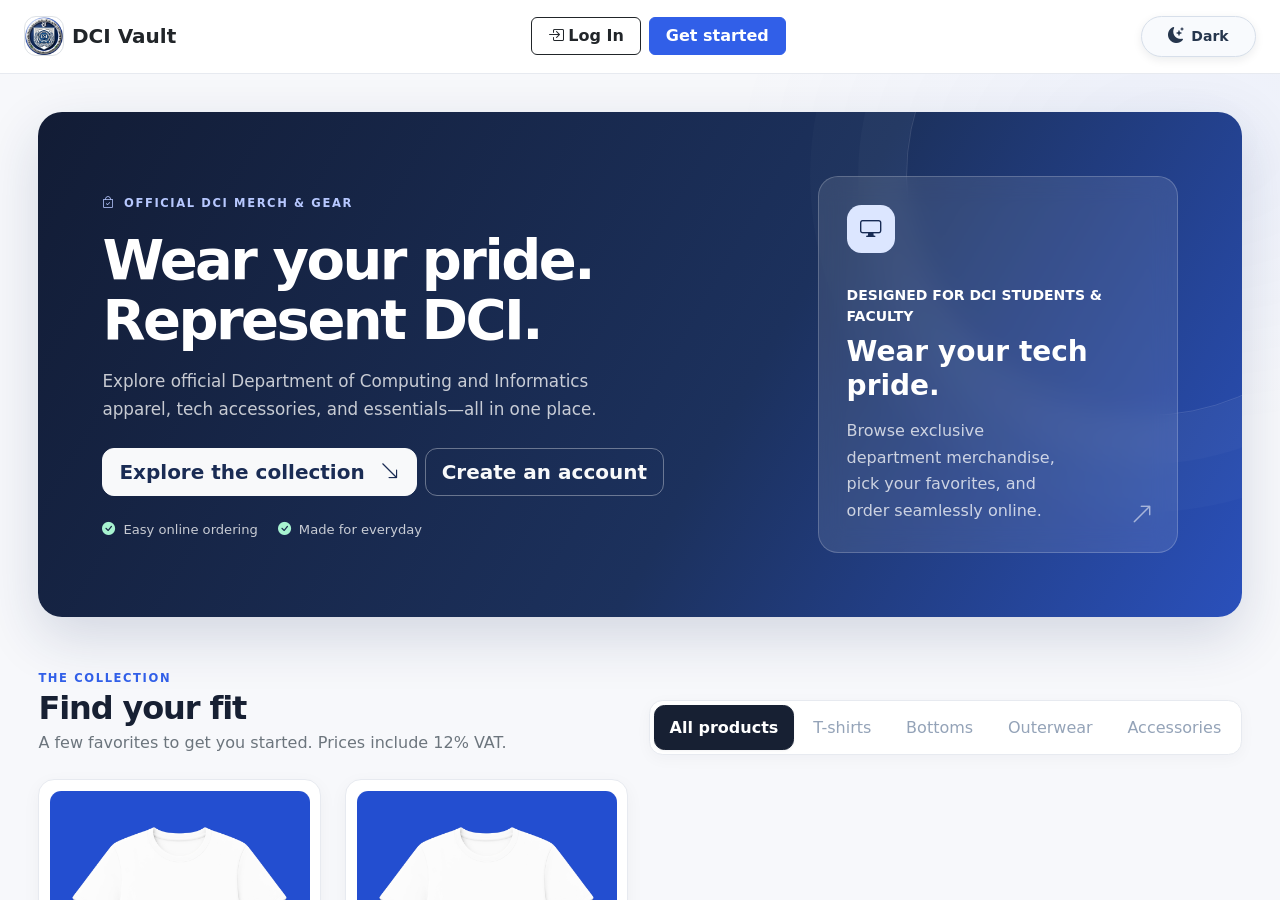
==== index.html @ e95bf55e "Progress1" ====
<!DOCTYPE html>
<html lang="en">

<head>
    <meta charset="UTF-8">
    <meta name="viewport" content="width=device-width, initial-scale=1.0">
    <title>DCI Vault | Welcome to Our Store</title>

    <!-- Bootstrap 5.3.3 CDN -->
    <link href="https://cdn.jsdelivr.net/npm/bootstrap@5.3.3/dist/css/bootstrap.min.css" rel="stylesheet">
    <link rel="stylesheet" href="https://cdn.jsdelivr.net/npm/bootstrap-icons@1.11.3/font/bootstrap-icons.min.css">

    <!-- Custom Stylesheet -->
    <link rel="stylesheet" href="style/style.css">
    <script>
        (function () {
            try {
                var saved = localStorage.getItem('dci-vault-theme');
                var preferred = window.matchMedia('(prefers-color-scheme: dark)').matches ? 'dark' : 'light';
                document.documentElement.dataset.theme = saved === 'dark' || saved === 'light' ? saved : preferred;
            } catch (error) {}
        })();
    </script>
</head>

<body class="landing-page vh-100 overflow-hidden d-flex flex-column bg-light">

    <header
        class="main-header d-flex flex-row align-items-center justify-content-between flex-shrink-0 px-3 px-md-4 py-3 gap-3 bg-white border-bottom">

        <a class="main-name d-flex align-items-center gap-2 text-decoration-none" href="index.html"
            aria-label="DCI Vault home">
            <img src="assets/logo.png" alt="DCI Vault" class="brand-logo rounded border" width="40" height="40">
            <span class="fw-bold fs-5 text-dark">DCI Vault</span>
        </a>

        <div class="d-flex align-items-center gap-2">
            <a href="login.php" class="btn btn-outline-dark px-3 fw-semibold">
                <i class="bi bi-box-arrow-in-right me-1"></i>Log In
            </a>
            <a href="sign-up.php" class="btn btn-primary px-3 fw-semibold">
                Get started
            </a>
        </div>
    </header>

    <div class="d-flex flex-row flex-grow-1 overflow-hidden">
        <main class="main-control flex-grow-1 d-flex flex-column overflow-y-auto p-4">
            <div class="landing-content mx-auto w-100">
                <section class="landing-hero mb-5">
                    <div class="row align-items-center g-4 position-relative">
                        <div class="col-lg-7">
                            <span class="landing-eyebrow"><i class="bi bi-bag-check me-2"></i>OFFICIAL DCI MERCH &
                                GEAR</span>
                            <h1 class="display-4 fw-bold mt-3 mb-3">Wear your pride.<br class="d-none d-md-block">
                                Represent DCI.</h1>
                            <p class="landing-intro mb-4">Explore official Department of Computing and Informatics
                                apparel, tech accessories, and essentials—all in one place.</p>
                            <div class="d-flex flex-wrap gap-2">
                                <a href="#productGridSection"
                                    class="btn btn-light btn-lg fw-semibold landing-hero-button">
                                    Explore the collection <i class="bi bi-arrow-down-right ms-2"></i>
                                </a>
                                <a href="sign-up.php"
                                    class="btn btn-outline-light btn-lg fw-semibold landing-hero-secondary">
                                    Create an account
                                </a>
                            </div>
                            <div class="landing-promise mt-4">
                                <span><i class="bi bi-check-circle-fill me-2"></i>Easy online ordering</span>
                                <span><i class="bi bi-check-circle-fill me-2"></i>Made for everyday</span>
                            </div>
                        </div>
                        <div class="col-lg-5">
                            <div class="landing-highlight">
                                <div class="landing-highlight-icon"><i class="bi bi-display"></i></div>
                                <p class="text-uppercase small fw-semibold mb-2">Designed for DCI Students & Faculty</p>
                                <h2 class="h3 fw-bold mb-3">Wear your tech pride.</h2>
                                <p class="mb-0">Browse exclusive department merchandise, pick your favorites, and order
                                    seamlessly online.</p>
                                <i class="bi bi-arrow-up-right landing-highlight-arrow" aria-hidden="true"></i>
                            </div>
                        </div>
                    </div>
                </section>

                <section id="productGridSection" aria-labelledby="catalogHeading">
                    <div class="d-flex flex-column flex-lg-row justify-content-between align-items-lg-end gap-3 mb-4">
                        <div>
                            <span class="landing-section-kicker">THE COLLECTION</span>
                            <h2 id="catalogHeading" class="h2 fw-bold text-dark mb-1">Find your fit</h2>
                            <p class="text-secondary mb-0">A few favorites to get you started. Prices include 12% VAT.</p>
                        </div>

                        <ul class="nav nav-pills flex-nowrap gap-1 p-1 bg-white landing-category-filter"
                            id="categoryFilter" role="tablist" aria-label="Filter products by category">
                            <li class="nav-item" role="presentation">
                                <button class="nav-link active" type="button" data-bs-toggle="pill" data-category="all"
                                    aria-pressed="true">All products</button>
                            </li>
                            <li class="nav-item" role="presentation">
                                <button class="nav-link" type="button" data-bs-toggle="pill"
                                    data-category="tshirt">T-shirts</button>
                            </li>
                            <li class="nav-item" role="presentation">
                                <button class="nav-link" type="button" data-bs-toggle="pill"
                                    data-category="bottom">Bottoms</button>
                            </li>
                            <li class="nav-item" role="presentation">
                                <button class="nav-link" type="button" data-bs-toggle="pill"
                                    data-category="outerwear">Outerwear</button>
                            </li>
                            <li class="nav-item" role="presentation">
                                <button class="nav-link" type="button" data-bs-toggle="pill"
                                    data-category="accessory">Accessories</button>
                            </li>
                        </ul>
                    </div>

                    <div id="productGrid" class="row g-3 g-xl-4">

                        <div class="col-6 col-md-4 col-lg-3 col-xl-3">
                            <article class="productBox product-card landing-product-card h-100" data-category="tshirt">
                                <img src="assets/product.jpg" class="landing-product-image" alt="Classic T-Shirt">
                                <div class="landing-product-info">
                                    <span class="landing-product-category">EVERYDAY ESSENTIALS</span>
                                    <h3 class="productName">Classic T-Shirt</h3>
                                    <div class="d-flex align-items-center justify-content-between gap-2">
                                        <p class="productPrice mb-0">₱250.00</p>
                                        <a href="login.php" class="landing-product-link"
                                            aria-label="Log in to shop Classic T-Shirt"><i
                                                class="bi bi-arrow-up-right"></i></a>
                                    </div>
                                </div>
                            </article>
                        </div>

                        <div class="col-6 col-md-4 col-lg-3 col-xl-3">
                            <article class="productBox product-card landing-product-card h-100" data-category="outerwear">
                                <img src="assets/product.jpg" class="landing-product-image" alt="Premium Hoodie">
                                <div class="landing-product-info">
                                    <span class="landing-product-category">LAYER UP</span>
                                    <h3 class="productName">Premium Hoodie</h3>
                                    <div class="d-flex align-items-center justify-content-between gap-2">
                                        <p class="productPrice mb-0">₱850.00</p>
                                        <a href="login.php" class="landing-product-link"
                                            aria-label="Log in to shop Premium Hoodie"><i
                                                class="bi bi-arrow-up-right"></i></a>
                                    </div>
                                </div>
                            </article>
                        </div>
                    </div>
                </section>
                <footer class="landing-footer d-flex flex-column flex-sm-row justify-content-between gap-2 mt-5 pt-4">
                    <span>© DCI Vault. Made for everyday shopping.</span>
                    <a href="login.php">Already have an account? Log in <i class="bi bi-arrow-right ms-1"></i></a>
                </footer>
            </div>
        </main>
    </div>

    <!-- Bootstrap 5 JS -->
    <script src="https://cdn.jsdelivr.net/npm/bootstrap@5.3.3/dist/js/bootstrap.bundle.min.js"></script>
    <script src="backend/app.js"></script>
    <script src="backend/theme.js?v=3"></script>
</body>

</html>
---- style/style.css ----
/* ==========================================
   DCI Vault POS - DCI BRANDED THEME
   ========================================== */

:root {
    color-scheme: light;
    --page-color: #F1F5F9;
    --surface-color: #FFFFFF;
    --raised-color: #FFFFFF;
    --text-color: #0F172A;
    --muted-color: #64748B;
    --border-color: #E2E8F0;
    --field-color: #FFFFFF;
    --table-head-color: #F8FAFC;
}

:root[data-theme="dark"] {
    color-scheme: dark;
    --primary-color: #E2E8F0;
    --secondary-color: #A3B1C6;
    --tertiary-color: #0B1220;
    --surface-color: #111B2D;
    --raised-color: #172338;
    --text-color: #E2E8F0;
    --muted-color: #A3B1C6;
    --border-color: #2B3A52;
    --field-color: #0F192A;
    --table-head-color: #1B2940;
    --contrast-primary: #3B82F6;
    --contrast-secondary: #60A5FA;
    --shadow-sm: 0 1px 3px rgba(0, 0, 0, 0.28);
    --shadow-md: 0 8px 24px rgba(0, 0, 0, 0.35);
}

:root {
    /* COLOR PALETTE (Matched to DCI Navy & Silver Branding) */
    --primary-color: #0F172A;       /* Deep Academic Navy */
    --secondary-color: #64748B;     /* Cool Slate Gray */
    --tertiary-color: #F8FAFC;      /* Clean Modern Off-White */
    --surface-color: #FFFFFF;       /* Crisp Surface White */
    --border-color: #E2E8F0;        /* Subtle Border Gray */
    
    --contrast-primary: #2563EB;    /* Professional Tech Blue */
    --contrast-secondary: #1E40AF;  /* Deepened Blue for Readability */

    /* SPACING & RADII */
    --spacing-unit: 1rem;
    --prod-rd: 0.75rem; /* Sleeker, modern rounded corners */
    --btn-rd: 0.5rem;

    /* FONT STYLES */
    --f-stack: system-ui, -apple-system, "Segoe UI", Roboto, Helvetica, Arial, sans-serif;
    --fw-hover: 500;
    
    /* SHADOWS & TRANSITIONS */
    --shadow-sm: 0 1px 3px rgba(15, 23, 42, 0.05);
    --shadow-md: 0 6px 16px rgba(15, 23, 42, 0.1);
    --transition-base: all 0.2s ease-in-out;
}

/* GENERAL ELEMENTS */
body {
    font-family: var(--f-stack);
    background-color: var(--page-color, var(--tertiary-color));
    color: var(--text-color, var(--primary-color));
    transition: background-color 0.2s ease, color 0.2s ease;
}

.theme-toggle {
    display: inline-flex;
    align-items: center;
    justify-content: center;
    gap: 0.45rem;
    flex: 0 0 auto;
    min-height: 2.45rem;
    padding: 0.45rem 0.75rem;
    border: 1px solid var(--border-color);
    border-radius: 999px;
    background: var(--surface-color);
    color: var(--text-color);
    font-size: 0.875rem;
    font-weight: 600;
    box-shadow: var(--shadow-sm);
    transition: var(--transition-base);
}

.theme-toggle:hover {
    border-color: var(--contrast-primary);
    color: var(--contrast-primary);
    transform: translateY(-1px);
}

.theme-toggle:focus-visible {
    outline: 3px solid rgba(59, 130, 246, 0.4);
    outline-offset: 2px;
}

.theme-toggle-floating {
    position: fixed;
    top: 1rem;
    right: 1rem;
    z-index: 1100;
}

:root[data-theme="dark"] body,
:root[data-theme="dark"] .bg-light {
    background-color: var(--page-color) !important;
    color: var(--text-color);
}

:root[data-theme="dark"] :is(.bg-white, .card, .modal-content, .dropdown-menu, .list-group-item,
    .customer-card, .customer-order-summary, .checkout-summary, .productBox, .main-header,
    .login-form-panel, .login-showcase, .signup-form-panel, .auth-card) {
    background-color: var(--surface-color) !important;
    color: var(--text-color);
}

:root[data-theme="dark"] :is(.text-dark, .text-body, .text-black) {
    color: var(--text-color) !important;
}

:root[data-theme="dark"] :is(.text-secondary, .text-muted, .customer-page-intro) {
    color: var(--muted-color) !important;
}

:root[data-theme="dark"] :is(.border, .border-top, .border-end, .border-bottom, .border-start,
    .table, .table th, .table td, .form-control, .form-select, .input-group-text, .modal-header,
    .modal-footer, hr) {
    border-color: var(--border-color) !important;
}

:root[data-theme="dark"] :is(.form-control, .form-select, .input-group-text) {
    background-color: var(--field-color);
    color: var(--text-color);
}

:root[data-theme="dark"] .form-control::placeholder { color: #8493A9; }
:root[data-theme="dark"] .form-select option { background-color: var(--field-color); color: var(--text-color); }
:root[data-theme="dark"] .table { --bs-table-color: var(--text-color); --bs-table-bg: var(--surface-color); --bs-table-border-color: var(--border-color); }
:root[data-theme="dark"] .table-light { --bs-table-color: var(--text-color); --bs-table-bg: var(--table-head-color); --bs-table-border-color: var(--border-color); }
:root[data-theme="dark"] .table-hover > tbody > tr:hover > * { --bs-table-bg-state: #1B2A42; color: var(--text-color); }
:root[data-theme="dark"] .btn-outline-dark { color: var(--text-color); border-color: #64748B; }
:root[data-theme="dark"] .btn-outline-dark:hover { color: #FFFFFF; background-color: #334155; }
:root[data-theme="dark"] .btn-close { filter: invert(1) grayscale(100%) brightness(200%); }
:root[data-theme="dark"] .shadow-sm, :root[data-theme="dark"] .shadow { box-shadow: var(--shadow-sm) !important; }
:root[data-theme="dark"] .customer-nav .nav-link:not(.active) { color: var(--muted-color) !important; }
:root[data-theme="dark"] .customer-nav .nav-link:not(.active):hover { color: #FFFFFF !important; }
:root[data-theme="dark"] .customer-filter { background-color: var(--surface-color) !important; }
:root[data-theme="dark"] #categoryFilter .nav-link:not(.active) { background-color: var(--raised-color); color: var(--muted-color); }
:root[data-theme="dark"] .admin-sidebar { background-color: #080F1D !important; }
:root[data-theme="dark"] .auth-page .password-toggle { background-color: var(--raised-color); color: var(--muted-color); }
:root[data-theme="dark"] .auth-page .password-toggle:hover { background-color: #22314A; color: #93C5FD; }
:root[data-theme="dark"] .auth-page :is(.form-control, .form-select) { background-color: var(--field-color); color: var(--text-color); }

@media (max-width: 700px) {
    .theme-toggle { width: 2.45rem; padding-inline: 0; }
    .theme-toggle span { display: none; }
}

.center-screen {
    display: flex;
    justify-content: center;
    align-items: center;
    min-height: 100vh;
    width: 100vw;
    overflow: hidden;
}

.button {
    background-color: var(--contrast-primary);
    color: #FFFFFF;
    font-weight: 600;
    border-radius: var(--btn-rd);
    border: none;
    height: 3rem;
    font-size: 1.1rem;
    box-shadow: var(--shadow-sm);
    transition: var(--transition-base);
    cursor: pointer;
}

.button:hover {
    background-color: #1D4ED8;
    box-shadow: var(--shadow-md);
    transform: translateY(-1px);
}

/* HEADER STYLE */
.user-profile {
    display: flex;
    align-items: center;
    gap: 0.75rem;
}

.user-avatar {
    width: 42px;
    height: 42px;
    border-radius: 50%;
    object-fit: cover;
    border: 2px solid var(--border-color);
}

.brand-logo {
    width: 40px;
    height: 40px;
    border-radius: 0.375rem;
    object-fit: cover;
    border: 1px solid rgba(255, 255, 255, 0.1);
}

/* NAVIGATION PANEL STYLE */
.main-navigation {
    background-color: var(--primary-color);
    border-right: 1px solid rgba(255, 255, 255, 0.05);
}

.main-navigation-button {
    background-color: var(--primary-color);
    padding: var(--spacing-unit);
    font-size: 1.15rem;
    transition: var(--transition-base);
}

.nav-link {
    transition: var(--transition-base);
    border-radius: 0.375rem;
    color: #94A3B8 !important; /* Soft light slate for unselected nav links */
}

.nav-link:hover {
    background-color: rgba(37, 99, 235, 0.15);
    color: #FFFFFF !important;
    font-weight: var(--fw-hover);
}

.nav-link.active {
    background-color: var(--contrast-primary) !important;
    color: #FFFFFF !important;
}

#categoryFilter .nav-link {
    background-color: #FFFFFF;
    color: var(--secondary-color);
    border: 1px solid var(--border-color);
    font-weight: 500;
    border-radius: var(--btn-rd);
    transition: var(--transition-base);
}

#categoryFilter .nav-link:hover {
    background-color: var(--tertiary-color);
    color: var(--primary-color);
    border-color: #CBD5E1;
}

#categoryFilter .nav-link.active {
    background-color: var(--primary-color) !important;
    color: #FFFFFF !important;
    font-weight: 600;
    border-color: var(--primary-color);
    box-shadow: var(--shadow-sm);
}

/* SALE PANEL & PRODUCT GRID STYLE */
.main-control {
    padding: 1.5rem;
    background-color: var(--tertiary-color);
}

/* Professional E-Commerce Product Card */
.productBox {
    background-color: var(--surface-color);
    border: 1px solid var(--border-color);
    border-radius: var(--prod-rd);
    box-shadow: var(--shadow-sm);
    transition: var(--transition-base);
    overflow: hidden;
    cursor: pointer;
}

.productBox:hover {
    transform: translateY(-4px);
    box-shadow: var(--shadow-md);
    border-color: #93C5FD;
}

.productName {
    padding: 0.75rem 1rem 0.25rem 1rem;
    font-size: 1.05rem;
    font-weight: 600;
    color: var(--primary-color);
}

.productPrice {
    padding: 0 1rem 0.5rem 1rem;
    color: var(--contrast-primary);
    font-weight: 600;
    font-size: 0.95rem;
}

.productQuan {
    padding: 0 1rem 0.75rem 1rem;
    color: var(--secondary-color);
    font-size: 0.85rem;
}

.productBuyButton {
    width: calc(100% - 2rem);
    margin: 0 1rem 1rem 1rem;
    background-color: var(--primary-color);
    color: #FFFFFF;
    font-weight: 600;
    border-radius: var(--btn-rd);
    border: none;
    padding: 0.5rem;
    transition: var(--transition-base);
}

.productBuyButton:hover {
    background-color: var(--contrast-primary);
    box-shadow: var(--shadow-sm);
}

.modal-custom-content {
    border-radius: var(--prod-rd);
}

.modal-carousel-inner {
    height: 250px;
}

/* LANDING PAGE */
.landing-page {
    --landing-ink: #172033;
    --landing-muted: #68758a;
    --landing-blue: #315fe8;
    --landing-line: #e7eaf0;
    background: #f7f8fb !important;
}

.landing-page .main-header {
    min-height: 72px;
    border-color: var(--landing-line) !important;
    box-shadow: 0 2px 12px rgba(23, 32, 51, 0.035);
}

.landing-page .brand-logo {
    border-radius: 0.75rem !important;
}

.landing-page .btn-primary {
    --bs-btn-bg: var(--landing-blue);
    --bs-btn-border-color: var(--landing-blue);
    --bs-btn-hover-bg: #244ed0;
    --bs-btn-hover-border-color: #244ed0;
    --bs-btn-active-bg: #244ed0;
    --bs-btn-active-border-color: #244ed0;
}

.landing-page .main-control {
    padding: clamp(1rem, 3vw, 2.5rem) !important;
    background:
        radial-gradient(ellipse at 92% 8%, rgba(49, 95, 232, 0.055), transparent 28rem),
        #f7f8fb;
}

.landing-content {
    max-width: 1440px;
}

.landing-hero {
    position: relative;
    isolation: isolate;
    padding: clamp(2rem, 5vw, 4.5rem);
    overflow: hidden;
    color: #fff;
    background: linear-gradient(120deg, #121c35 0%, #1c315d 58%, #315fe8 120%);
    border-radius: 1.5rem;
    box-shadow: 0 20px 55px rgba(25, 45, 93, 0.16);
}

.landing-hero > .row {
    z-index: 1;
}

.landing-hero::before {
    position: absolute;
    top: -11rem;
    right: -9rem;
    width: 30rem;
    height: 30rem;
    content: "";
    border: 1px solid rgba(255, 255, 255, 0.13);
    border-radius: 50%;
    box-shadow: 0 0 0 3rem rgba(255, 255, 255, 0.025), 0 0 0 6rem rgba(255, 255, 255, 0.02);
    pointer-events: none;
}

.landing-eyebrow,
.landing-section-kicker {
    color: #b7c8ff;
    font-size: 0.72rem;
    font-weight: 700;
    letter-spacing: 0.14em;
}

.landing-hero h1 {
    max-width: 680px;
    letter-spacing: -0.045em;
    line-height: 1.08;
}

.landing-intro {
    max-width: 540px;
    color: rgba(255, 255, 255, 0.76);
    font-size: 1.05rem;
    line-height: 1.7;
}

.landing-hero-button,
.landing-hero-secondary {
    border-radius: 0.75rem;
}

.landing-hero-button {
    color: #1a2c54;
}

.landing-hero-button:hover {
    color: #102044;
    background: #e9efff;
}

.landing-hero-secondary {
    border-color: rgba(255, 255, 255, 0.35);
}

.landing-hero-secondary:hover {
    color: #172033;
}

.landing-promise {
    display: flex;
    flex-wrap: wrap;
    gap: 1.25rem;
    color: rgba(255, 255, 255, 0.76);
    font-size: 0.82rem;
}

.landing-promise i {
    color: #a7f3d0;
}

.landing-highlight {
    position: relative;
    max-width: 360px;
    margin-left: auto;
    padding: 1.75rem;
    color: #fff;
    background: rgba(255, 255, 255, 0.1);
    border: 1px solid rgba(255, 255, 255, 0.2);
    border-radius: 1.25rem;
    backdrop-filter: blur(12px);
}

.landing-highlight-icon {
    display: grid;
    width: 3rem;
    height: 3rem;
    margin-bottom: 2rem;
    color: #172b54;
    font-size: 1.35rem;
    background: #dce6ff;
    border-radius: 0.9rem;
    place-items: center;
}

.landing-highlight > p:not(.text-uppercase) {
    max-width: 230px;
    color: rgba(255, 255, 255, 0.75);
    line-height: 1.65;
}

.landing-highlight-arrow {
    position: absolute;
    right: 1.5rem;
    bottom: 1.25rem;
    color: rgba(255, 255, 255, 0.55);
    font-size: 1.4rem;
}

.landing-section-kicker {
    color: var(--landing-blue);
}

.landing-page #productGridSection h2 {
    color: var(--landing-ink) !important;
    letter-spacing: -0.035em;
}

.landing-category-filter {
    max-width: 100%;
    overflow-x: auto;
    border: 1px solid var(--landing-line);
    border-radius: 0.85rem;
    box-shadow: 0 4px 16px rgba(23, 32, 51, 0.035);
    scrollbar-width: thin;
}

.landing-page #categoryFilter .nav-link {
    padding: 0.6rem 0.9rem;
    white-space: nowrap;
    border-color: transparent;
    border-radius: 0.65rem;
}

.landing-page #categoryFilter .nav-link.active {
    background-color: var(--landing-ink) !important;
    border-color: var(--landing-ink);
}

.landing-page #categoryFilter .nav-link:hover:not(.active) {
    color: var(--landing-ink) !important;
    background-color: #eef2ff;
    border-color: #dce5ff;
}

.landing-product-card {
    padding: 0.65rem !important;
    cursor: default !important;
    border: 1px solid var(--landing-line) !important;
    border-radius: 1rem !important;
    box-shadow: 0 5px 18px rgba(23, 32, 51, 0.045) !important;
}

.landing-page .landing-product-card:hover {
    transform: translateY(-5px);
    border-color: #d2dcfa !important;
    box-shadow: 0 16px 30px rgba(23, 32, 51, 0.1) !important;
}

.landing-product-image {
    width: 100%;
    aspect-ratio: 1 / 1.08;
    object-fit: cover;
    background: #eef1f7;
    border-radius: 0.7rem;
}

.landing-product-info {
    padding: 1rem 0.3rem 0.35rem;
}

.landing-product-category {
    color: #77839a;
    font-size: 0.63rem;
    font-weight: 700;
    letter-spacing: 0.11em;
}

.landing-page .landing-product-card .productName {
    margin: 0.4rem 0 0.65rem;
    padding: 0;
    overflow: hidden;
    color: var(--landing-ink);
    font-size: 1rem;
    text-overflow: ellipsis;
    white-space: nowrap;
}

.landing-page .landing-product-card .productPrice {
    padding: 0;
    color: var(--landing-ink);
    font-size: 1rem;
    font-weight: 700;
}

.landing-product-link {
    display: grid;
    width: 2.25rem;
    height: 2.25rem;
    color: var(--landing-blue);
    background: #eef2ff;
    border-radius: 50%;
    text-decoration: none;
    transition: var(--transition-base);
    place-items: center;
}

.landing-product-link:hover {
    color: #fff;
    background: var(--landing-blue);
    transform: translate(2px, -2px);
}

.landing-footer {
    color: var(--landing-muted);
    font-size: 0.82rem;
    border-top: 1px solid var(--landing-line);
}

.landing-footer a {
    color: var(--landing-blue);
    font-weight: 600;
    text-decoration: none;
}

.landing-footer a:hover {
    text-decoration: underline;
}

@media (max-width: 767.98px) {
    .landing-hero {
        border-radius: 1.1rem;
    }

    .landing-highlight {
        max-width: none;
        margin: 0;
        padding: 1.25rem;
    }

    .landing-highlight-icon {
        margin-bottom: 1.25rem;
    }

    .landing-page .main-header .btn {
        padding: 0.45rem 0.7rem;
        font-size: 0.85rem;
    }
}

/* CUSTOMER PAGES */
.customer-page {
    --customer-ink: #172033;
    --customer-muted: #68758a;
    --customer-blue: #315fe8;
    --customer-line: #e7eaf0;
    background: #f7f8fb !important;
}

.customer-page .main-header {
    min-height: 72px;
    border-color: var(--customer-line) !important;
    box-shadow: 0 2px 12px rgba(23, 32, 51, 0.035);
}

.customer-page .brand-logo {
    border-radius: 0.75rem;
}

.customer-page .customer-nav {
    flex-shrink: 0;
}

.customer-page .customer-nav .nav-link {
    padding: 0.65rem 0.9rem;
    color: #647188 !important;
    font-size: 0.9rem;
    font-weight: 600;
    white-space: nowrap;
    border-radius: 0.7rem;
}

.customer-page .customer-nav .nav-link:hover {
    color: var(--customer-ink) !important;
    background: #f2f4f9;
}

.customer-page .customer-nav .nav-link.active {
    color: #fff !important;
    background: var(--customer-blue) !important;
    box-shadow: 0 4px 10px rgba(49, 95, 232, 0.18);
}

.customer-page .main-control.customer-main {
    padding: clamp(1rem, 3vw, 2.5rem) !important;
    background:
        radial-gradient(ellipse at 92% 8%, rgba(49, 95, 232, 0.045), transparent 28rem),
        #f7f8fb;
}

.customer-main > * {
    width: 100%;
    max-width: 1440px;
    margin-right: auto;
    margin-left: auto;
}

.customer-eyebrow {
    display: block;
    margin-bottom: 0.35rem;
    color: var(--customer-blue);
    font-size: 0.7rem;
    font-weight: 700;
    letter-spacing: 0.13em;
}

.customer-page .customer-main h2 {
    color: var(--customer-ink) !important;
    letter-spacing: -0.035em;
}

.customer-page-intro {
    color: var(--customer-muted);
    font-size: 0.92rem;
}

.customer-page .customer-card,
.customer-page #orderListContainer > .card {
    border: 1px solid var(--customer-line) !important;
    border-radius: 1rem !important;
    box-shadow: 0 5px 18px rgba(23, 32, 51, 0.045) !important;
}

.customer-page .customer-card h5,
.customer-page #orderListContainer > .card h5 {
    color: var(--customer-ink);
    letter-spacing: -0.02em;
}

.customer-filter {
    max-width: 100%;
    overflow-x: auto;
    border: 1px solid var(--customer-line);
    border-radius: 0.85rem;
    box-shadow: 0 4px 16px rgba(23, 32, 51, 0.035);
    scrollbar-width: thin;
}

.customer-page .customer-filter .nav-link {
    padding: 0.55rem 0.9rem;
    color: #647188;
    font-size: 0.86rem;
    font-weight: 600;
    white-space: nowrap;
    border-radius: 0.65rem;
}

.customer-page .customer-filter .nav-link:hover:not(.active) {
    color: var(--customer-ink) !important;
    background: #f2f4f9;
}

.customer-page .customer-filter .nav-link.active {
    color: #fff !important;
    background: var(--customer-ink) !important;
}

.customer-products-page .productBox {
    padding: 0.7rem !important;
    border: 1px solid var(--customer-line) !important;
    border-radius: 1rem !important;
    box-shadow: 0 5px 18px rgba(23, 32, 51, 0.045) !important;
}

.customer-products-page .productBox:hover {
    border-color: #d2dcfa !important;
    box-shadow: 0 16px 30px rgba(23, 32, 51, 0.1) !important;
}

.customer-products-page .productBox img {
    aspect-ratio: 1 / 1.05;
    height: auto !important;
    background: #eef1f7;
}

.customer-products-page .productBox .productName {
    margin-top: 0.4rem;
}

.customer-products-page .productBuyButton,
.customer-cart-page #placeOrderBtn,
.customer-account-page #accountForm button[type="submit"] {
    color: #fff;
    background: var(--customer-blue);
    border: 1px solid var(--customer-blue);
    border-radius: 0.7rem;
    transition: var(--transition-base);
}

.customer-products-page .productBuyButton:hover,
.customer-cart-page #placeOrderBtn:hover,
.customer-account-page #accountForm button[type="submit"]:hover {
    color: #fff;
    background: #244ed0;
    border-color: #244ed0;
    box-shadow: 0 6px 14px rgba(49, 95, 232, 0.18);
}

.customer-page #orderListContainer > .card {
    transition: var(--transition-base);
}

.customer-page #orderListContainer > .card:hover {
    transform: translateY(-2px);
    box-shadow: 0 12px 26px rgba(23, 32, 51, 0.075) !important;
}

.customer-page #orderListContainer > .card img {
    border: 1px solid var(--customer-line);
}

.customer-page .view-order-btn {
    background: var(--customer-ink) !important;
    border: 1px solid var(--customer-ink);
    border-radius: 0.65rem;
}

.customer-page .view-order-btn:hover {
    background: var(--customer-blue) !important;
    border-color: var(--customer-blue);
}

.customer-cart-page .customer-order-summary {
    position: sticky;
    top: 0.5rem;
    height: fit-content;
}

.customer-cart-page .table,
.customer-orders-page .table {
    --bs-table-bg: transparent;
    --bs-table-color: var(--customer-ink);
}

.customer-page .table thead th {
    padding-top: 1rem;
    padding-bottom: 1rem;
    color: #77839a;
    font-size: 0.69rem;
    font-weight: 700;
    letter-spacing: 0.08em;
    white-space: nowrap;
    background: #f8f9fc;
    border-bottom-color: var(--customer-line);
}

.customer-page .table tbody td {
    padding-top: 1rem;
    padding-bottom: 1rem;
    border-color: var(--customer-line);
}

.customer-page .form-control,
.customer-page .form-select {
    min-height: 2.75rem;
    color: var(--customer-ink);
    background-color: #fbfcfe;
    border-color: #dfe4ed;
    border-radius: 0.65rem;
}

.customer-page .form-control:focus,
.customer-page .form-select:focus {
    background-color: #fff;
    border-color: #9ab0ff;
    box-shadow: 0 0 0 0.2rem rgba(49, 95, 232, 0.12) !important;
}

.customer-page .form-label {
    margin-bottom: 0.45rem;
    color: #56647a !important;
}

.customer-account-page .customer-profile-card {
    position: sticky;
    top: 0.5rem;
}

.customer-account-page .customer-profile-card > img {
    border: 4px solid #eef2ff;
}

.customer-page .modal-content {
    border: 1px solid var(--customer-line) !important;
    border-radius: 1rem;
}

@media (max-width: 767.98px) {
    .customer-page .main-header {
        flex-wrap: wrap;
        gap: 0.35rem 0.5rem !important;
        padding: 0.65rem 0.85rem !important;
    }

    .customer-page .main-header > .main-name {
        order: 1;
    }

    .customer-page .main-header > .customer-nav {
        order: 3;
        width: 100%;
        overflow-x: auto;
        scrollbar-width: none;
    }

    .customer-page .main-header > .customer-nav::-webkit-scrollbar {
        display: none;
    }

    .customer-page .main-header > div:last-child {
        order: 2;
        margin-left: auto;
    }

    .customer-page .user-profile > div {
        display: none !important;
    }

    .customer-page .customer-nav .nav-link {
        padding: 0.48rem 0.65rem;
        font-size: 0.8rem;
    }

    .customer-cart-page .customer-order-summary,
    .customer-account-page .customer-profile-card {
        position: static;
    }
}

@media (max-width: 575.98px) {
    .customer-page .customer-main {
        padding-bottom: 1.25rem !important;
    }

    .customer-account-page #accountForm > .mb-3:first-child .col-4 {
        width: 100%;
    }

    .customer-cart-page .table {
        min-width: 680px;
    }
}

/* ADMIN PAGES */
.admin-page {
    --admin-ink: #172033;
    --admin-muted: #68758a;
    --admin-blue: #315fe8;
    --admin-line: #e7eaf0;
    background: #f7f8fb !important;
}

.admin-page .main-header {
    min-height: 72px;
    border-color: var(--admin-line) !important;
    box-shadow: 0 2px 12px rgba(23, 32, 51, 0.035);
}

.admin-page .brand-logo {
    border-radius: 0.75rem !important;
}

.admin-page .main-header .badge {
    background: #eef2ff !important;
    color: var(--admin-blue) !important;
    border-color: #dce5ff !important;
    font-size: 0.7rem !important;
    vertical-align: middle;
}

.admin-page .admin-sidebar {
    width: 240px !important;
    padding: 1.25rem !important;
    background: linear-gradient(180deg, #121c35 0%, #17233e 100%);
    border-right: 1px solid rgba(255, 255, 255, 0.06);
}

.admin-page .admin-sidebar .nav-link {
    min-height: 2.8rem;
    color: #b6c0d2 !important;
    font-size: 0.92rem;
    font-weight: 500;
    border-radius: 0.7rem;
    transition: var(--transition-base);
}

.admin-page .admin-sidebar .nav-link:hover {
    color: #fff !important;
    background: rgba(255, 255, 255, 0.08);
}

.admin-page .admin-sidebar .nav-link.active {
    color: #fff !important;
    background: var(--admin-blue) !important;
    box-shadow: 0 5px 14px rgba(49, 95, 232, 0.26);
}

.admin-page .admin-sidebar > div:last-child {
    border-color: rgba(255, 255, 255, 0.14) !important;
}

.admin-page .admin-sidebar > div:last-child .nav-link {
    color: #fca5a5 !important;
}

.admin-page .admin-sidebar > div:last-child .nav-link:hover {
    color: #fff !important;
    background: rgba(220, 53, 69, 0.16);
}

.admin-page .admin-main {
    min-width: 0;
    padding: clamp(1rem, 3vw, 2.25rem) !important;
    background:
        radial-gradient(ellipse at 92% 8%, rgba(49, 95, 232, 0.045), transparent 28rem),
        #f7f8fb;
}

.admin-page .admin-main > * {
    width: 100%;
    max-width: 1600px;
    margin-right: auto;
    margin-left: auto;
}

.admin-eyebrow {
    display: block;
    margin-bottom: 0.35rem;
    color: var(--admin-blue);
    font-size: 0.7rem;
    font-weight: 700;
    letter-spacing: 0.13em;
}

.admin-page .admin-main h2 {
    color: var(--admin-ink) !important;
    letter-spacing: -0.035em;
}

.admin-page .admin-main h2 + p {
    margin-top: 0.25rem !important;
    color: var(--admin-muted) !important;
    font-size: 0.9rem !important;
}

.admin-page .admin-main .card {
    border: 1px solid var(--admin-line) !important;
    border-radius: 1rem !important;
    box-shadow: 0 5px 18px rgba(23, 32, 51, 0.045) !important;
}

.admin-dashboard-page .admin-main > .row.g-3.mb-4 .card {
    position: relative;
    overflow: hidden;
    padding: 1.2rem !important;
    transition: var(--transition-base);
}

.admin-dashboard-page .admin-main > .row.g-3.mb-4 .card:hover {
    transform: translateY(-3px);
    box-shadow: 0 14px 28px rgba(23, 32, 51, 0.085) !important;
}

.admin-dashboard-page .admin-main > .row.g-3.mb-4 .card h3 {
    color: var(--admin-ink);
    letter-spacing: -0.04em;
}

.admin-dashboard-page .admin-main > .row.g-3.mb-4 .card > .d-flex > div {
    border-radius: 0.75rem !important;
}

.admin-dashboard-page .admin-main .card-header {
    border-color: var(--admin-line) !important;
    border-radius: 1rem 1rem 0 0;
}

.admin-page .admin-main .table {
    --bs-table-bg: transparent;
    --bs-table-color: var(--admin-ink);
    margin-bottom: 0;
}

.admin-page .admin-main .table thead th {
    padding-top: 1rem;
    padding-bottom: 1rem;
    color: #77839a;
    font-size: 0.68rem;
    font-weight: 700;
    letter-spacing: 0.075em;
    white-space: nowrap;
    background: #f8f9fc;
    border-bottom-color: var(--admin-line);
}

.admin-page .admin-main .table tbody td {
    padding-top: 0.9rem;
    padding-bottom: 0.9rem;
    border-color: var(--admin-line);
    vertical-align: middle;
}

.admin-page .admin-main .table tbody tr {
    transition: background-color 0.16s ease-in-out;
}

.admin-page .admin-main .table tbody tr:hover {
    --bs-table-bg: #f8faff;
}

.admin-page .admin-main .table img {
    border: 1px solid var(--admin-line);
}

.admin-page .admin-main .form-control,
.admin-page .admin-main .form-select {
    color: var(--admin-ink);
    background-color: #fbfcfe;
    border-color: #dfe4ed;
    border-radius: 0.6rem;
}

.admin-page .admin-main .form-control:focus,
.admin-page .admin-main .form-select:focus {
    background-color: #fff;
    border-color: #9ab0ff;
    box-shadow: 0 0 0 0.2rem rgba(49, 95, 232, 0.12) !important;
}

.admin-page .admin-main .btn-primary,
.admin-page .admin-main button[style*="contrast-primary"] {
    border-radius: 0.65rem;
}

.admin-page .admin-main .btn-outline-dark,
.admin-page .admin-main .btn-outline-secondary {
    border-radius: 0.6rem;
}

.admin-page .admin-main .modal-content {
    border: 1px solid var(--admin-line) !important;
    border-radius: 1rem;
}

.admin-page .admin-main .nav-pills {
    max-width: 100%;
    overflow-x: auto;
    border: 1px solid var(--admin-line);
    border-radius: 0.85rem;
    scrollbar-width: thin;
}

.admin-page .admin-main .nav-pills .nav-link {
    color: #647188;
    font-weight: 600;
    white-space: nowrap;
    border-radius: 0.65rem;
}

.admin-page .admin-main .nav-pills .nav-link.active {
    color: #fff !important;
    background: var(--admin-blue) !important;
}

@media (max-width: 767.98px) {
    .admin-page .main-header {
        padding: 0.65rem 0.85rem !important;
    }

    .admin-page .main-header .user-profile > div {
        display: none !important;
    }

    .admin-page .admin-sidebar {
        width: 64px !important;
        padding: 0.65rem 0.45rem !important;
        align-items: center;
    }

    .admin-page .admin-sidebar > div {
        width: 100%;
    }

    .admin-page .admin-sidebar > div:first-child {
        gap: 0.4rem !important;
    }

    .admin-page .admin-sidebar .nav-link {
        justify-content: center;
        gap: 0 !important;
        padding: 0.65rem 0.3rem !important;
        overflow: hidden;
        font-size: 0;
    }

    .admin-page .admin-sidebar .nav-link i {
        flex: 0 0 auto;
        font-size: 1.2rem !important;
    }

    .admin-page .admin-sidebar > div:last-child {
        padding-top: 0.5rem !important;
    }

    .admin-page .admin-main {
        padding: 1rem !important;
    }

    .admin-page .admin-main .table-responsive {
        overscroll-behavior-x: contain;
    }
}

@media (max-width: 575.98px) {
    .admin-page .main-header .main-name {
        gap: 0.45rem !important;
    }

    .admin-page .main-header .main-name > span {
        font-size: 0.95rem !important;
    }

    .admin-dashboard-page .admin-main > .row.g-3.mb-4 .card {
        padding: 0.9rem !important;
    }

    .admin-page .admin-main .table {
        min-width: 680px;
    }

    .admin-users-page .admin-main .table {
        min-width: 1050px;
    }
}

.admin-sales-page .admin-sidebar .nav-link[aria-current="page"] {
    color: #fff !important;
    background: var(--admin-blue) !important;
    box-shadow: 0 5px 14px rgba(49, 95, 232, 0.26);
}

.admin-sales-content {
    width: 100%;
    max-width: 1600px;
    margin: 0 auto;
}

.admin-sales-page #salesPeriod {
    width: auto;
    min-width: 150px;
    background-color: #fff;
}

.admin-sales-page .admin-sales-stat {
    gap: 0.4rem;
    transition: var(--transition-base);
}

.admin-sales-page .admin-sales-stat:hover {
    transform: translateY(-2px);
    box-shadow: 0 12px 24px rgba(23, 32, 51, 0.08) !important;
}

.admin-sales-stat-label {
    color: #68758a;
    font-size: 0.73rem;
    font-weight: 700;
    letter-spacing: 0.06em;
    text-transform: uppercase;
}

.admin-sales-stat-value {
    color: var(--admin-ink);
    font-size: clamp(1.25rem, 2vw, 1.8rem);
    font-weight: 750;
    letter-spacing: -0.045em;
    overflow-wrap: anywhere;
}

.admin-sales-stat-icon {
    display: grid;
    width: 2.4rem;
    height: 2.4rem;
    flex: 0 0 auto;
    border-radius: 0.75rem;
    font-size: 1.1rem;
    place-items: center;
}

.sales-icon-blue {
    color: #315fe8;
    background: #eef2ff;
}

.sales-icon-violet {
    color: #7455d9;
    background: #f1edff;
}

.sales-icon-green {
    color: #16835d;
    background: #e8f7f0;
}

.sales-icon-amber {
    color: #a9680c;
    background: #fff4dc;
}

.admin-sales-panel {
    overflow: hidden;
}

.admin-sales-panel .card-header {
    padding: 1rem 1.25rem;
    background: #fff;
    border-bottom: 1px solid var(--admin-line);
}

.admin-sales-panel .card-header h2 {
    color: var(--admin-ink);
}

.admin-sales-panel .card-body {
    padding: 1.25rem;
}

.admin-sales-legend {
    display: inline-flex;
    align-items: center;
    gap: 0.45rem;
    color: #657187;
    font-size: 0.78rem;
    font-weight: 600;
}

.admin-sales-legend > span {
    width: 0.65rem;
    height: 0.65rem;
    background: var(--admin-blue);
    border-radius: 50%;
}

.admin-sales-chart {
    display: flex;
    height: 230px;
    align-items: stretch;
    gap: clamp(2px, 0.5vw, 7px);
    padding-top: 0.75rem;
    border-bottom: 1px solid var(--admin-line);
}

.admin-sales-bar-column {
    display: flex;
    min-width: 0;
    flex: 1 1 0;
    flex-direction: column;
    justify-content: flex-end;
    gap: 0.45rem;
}

.admin-sales-bar-track {
    display: flex;
    height: 190px;
    align-items: flex-end;
    justify-content: center;
}

.admin-sales-bar {
    display: block;
    width: min(100%, 24px);
    min-height: 4px;
    background: linear-gradient(180deg, #5c82f4, #315fe8);
    border-radius: 0.35rem 0.35rem 0.15rem 0.15rem;
    transition: height 0.25s ease, filter 0.2s ease;
}

.admin-sales-bar-column:hover .admin-sales-bar {
    filter: brightness(0.9);
}

.admin-sales-bar-label {
    height: 1rem;
    overflow: hidden;
    color: #77839a;
    font-size: 0.6rem;
    text-align: center;
    white-space: nowrap;
}

.admin-sales-category .progress {
    height: 0.48rem;
    overflow: hidden;
    background: #eef1f6;
    border-radius: 99px;
}

.category-blue {
    background-color: #4772ed !important;
}

.category-violet {
    background-color: #8a6be6 !important;
}

.category-green {
    background-color: #34a77d !important;
}

.category-amber {
    background-color: #e5a13c !important;
}

.admin-sales-product-dot {
    display: inline-block;
    width: 0.55rem;
    height: 0.55rem;
    margin-right: 0.55rem;
    border-radius: 50%;
}

.admin-sales-panel .table {
    font-size: 0.83rem;
}

.admin-sales-page .admin-main > .admin-sales-content .table {
    min-width: 0;
}

.admin-sales-panel .table th {
    padding-top: 0.8rem;
    padding-bottom: 0.8rem;
    font-size: 0.65rem;
}

.admin-sales-panel .table td {
    padding-top: 0.75rem;
    padding-bottom: 0.75rem;
    white-space: nowrap;
}

@media (max-width: 767.98px) {
    .admin-sales-page .admin-main {
        padding: 1rem !important;
    }

    .admin-sales-page .admin-sales-chart {
        height: 190px;
        gap: 2px;
    }

    .admin-sales-page .admin-sales-bar-track {
        height: 155px;
    }
}

@media (max-width: 575.98px) {
    .admin-sales-page #salesPeriod {
        flex: 1 1 auto;
    }

    .admin-sales-page .admin-sales-panel .table-responsive {
        overflow-x: auto;
    }
}

.admin-page .admin-main > * {
    animation: admin-content-enter 0.38s ease-out both;
}

.admin-page .admin-main > *:nth-child(2) {
    animation-delay: 0.05s;
}

.admin-page .admin-main > *:nth-child(3) {
    animation-delay: 0.1s;
}

.admin-page .admin-sidebar .nav-link {
    transition: color 0.18s ease, background-color 0.18s ease, box-shadow 0.18s ease, transform 0.18s ease;
}

.admin-page .admin-sidebar .nav-link:hover {
    transform: translateX(3px);
}

.admin-page .admin-main .card {
    transition: box-shadow 0.2s ease, transform 0.2s ease;
}

.admin-page .admin-main .card:hover {
    box-shadow: 0 10px 24px rgba(23, 32, 51, 0.08) !important;
}

.admin-page .admin-main a.card:hover {
    transform: translateY(-3px);
}

.admin-page .admin-main .btn,
.admin-page .admin-main .nav-pills .nav-link,
.admin-page .admin-main .form-control,
.admin-page .admin-main .form-select {
    transition: color 0.18s ease, background-color 0.18s ease, border-color 0.18s ease,
        box-shadow 0.18s ease, transform 0.18s ease;
}

.admin-page .admin-main .btn:hover {
    transform: translateY(-1px);
}

.admin-page .admin-main .btn:active,
.admin-page .admin-main .nav-pills .nav-link:active {
    transform: translateY(0);
}

.admin-page :is(a, button, input, select, textarea):focus-visible {
    outline: 3px solid rgba(49, 95, 232, 0.42);
    outline-offset: 2px;
}

@keyframes admin-content-enter {
    from {
        opacity: 0;
        transform: translateY(8px);
    }

    to {
        opacity: 1;
        transform: translateY(0);
    }
}

@media (prefers-reduced-motion: reduce) {
    .admin-page *,
    .admin-page *::before,
    .admin-page *::after {
        animation-duration: 0.01ms !important;
        animation-iteration-count: 1 !important;
        scroll-behavior: auto !important;
        transition-duration: 0.01ms !important;
    }

    .admin-page .admin-main .card:hover,
    .admin-page .admin-main a.card:hover,
    .admin-page .admin-main .btn:hover,
    .admin-page .admin-sidebar .nav-link:hover {
        transform: none !important;
    }
}

/* Final theme layer: placed last so page-specific light styles cannot override it. */
:root[data-theme="dark"] {
    --page-color: #0B1220;
    --surface-color: #111B2D;
    --raised-color: #172338;
    --text-color: #E5EDF8;
    --muted-color: #A3B1C6;
    --border-color: #2B3A52;
    --field-color: #0D1728;
    --table-head-color: #1B2940;
}

:root[data-theme="dark"] body,
:root[data-theme="dark"] body.customer-page,
:root[data-theme="dark"] body.admin-page,
:root[data-theme="dark"] body.landing-page,
:root[data-theme="dark"] body.auth-page {
    color: var(--text-color) !important;
    background-color: var(--page-color) !important;
}

:root[data-theme="dark"] .customer-page {
    --customer-ink: #E5EDF8;
    --customer-muted: #A3B1C6;
    --customer-line: #2B3A52;
    background: var(--page-color) !important;
}

:root[data-theme="dark"] .admin-page {
    --admin-ink: #E5EDF8;
    --admin-muted: #A3B1C6;
    --admin-line: #2B3A52;
    background: var(--page-color) !important;
}

:root[data-theme="dark"] :is(.customer-page .main-control.customer-main, .admin-page .admin-main) {
    background: radial-gradient(ellipse at 92% 8%, rgba(59, 130, 246, 0.08), transparent 30rem), var(--page-color) !important;
}

:root[data-theme="dark"] :is(.main-header, .bg-white, .card, .customer-card, .productBox,
    .customer-order-summary, .modal-content, .dropdown-menu, .list-group-item,
    .customer-filter, .table-responsive, .login-form-panel, .login-showcase,
    .signup-form-panel, .auth-card) {
    color: var(--text-color) !important;
    background-color: var(--surface-color) !important;
    border-color: var(--border-color) !important;
}

:root[data-theme="dark"] :is(.customer-page .customer-main h2, .admin-page .admin-main h2,
    .customer-page .customer-card h5, .customer-page .customer-profile-card h5,
    .admin-page .admin-main .card h3, .admin-page .admin-main .card h5) {
    color: var(--text-color) !important;
}

:root[data-theme="dark"] :is(.text-dark, .text-body, .text-black, .customer-page .form-label) {
    color: var(--text-color) !important;
}

:root[data-theme="dark"] :is(.text-secondary, .text-muted, .customer-page-intro,
    .customer-page .customer-page-intro, .admin-page .admin-main h2 + p) {
    color: var(--muted-color) !important;
}

:root[data-theme="dark"] :is(.customer-page .form-control, .customer-page .form-select,
    .admin-page .admin-main .form-control, .admin-page .admin-main .form-select,
    .auth-page .form-control, .auth-page .form-select, .input-group-text) {
    color: var(--text-color) !important;
    background-color: var(--field-color) !important;
    border-color: var(--border-color) !important;
}

:root[data-theme="dark"] :is(.customer-page .form-control:focus, .customer-page .form-select:focus,
    .admin-page .admin-main .form-control:focus, .admin-page .admin-main .form-select:focus) {
    background-color: var(--field-color) !important;
    border-color: #5B8CFF !important;
}

:root[data-theme="dark"] :is(.table, .table > :not(caption) > *, .table thead th,
    .customer-page .table thead th, .admin-page .admin-main .table thead th) {
    --bs-table-color: var(--text-color);
    --bs-table-bg: var(--surface-color);
    --bs-table-border-color: var(--border-color);
    color: var(--text-color) !important;
    background-color: var(--surface-color) !important;
    border-color: var(--border-color) !important;
}

:root[data-theme="dark"] :is(.table-light, .customer-page .table thead th,
    .admin-page .admin-main .table thead th) {
    background-color: var(--table-head-color) !important;
}

:root[data-theme="dark"] :is(.customer-page .customer-nav .nav-link:not(.active),
    .customer-page .customer-filter .nav-link:not(.active), .admin-page .admin-sidebar) {
    color: var(--muted-color) !important;
}

:root[data-theme="dark"] .admin-page .admin-sidebar {
    background: linear-gradient(180deg, #080F1D 0%, #111B2D 100%) !important;
}

:root[data-theme="dark"] .theme-toggle {
    color: #DCE8F8;
    background: #1A2940;
    border-color: #334763;
}

:root[data-theme="dark"] .theme-toggle:hover {
    color: #FFFFFF;
    background: #243653;
    border-color: #5B8CFF;
}

.theme-toggle {
    min-width: 7.2rem;
    min-height: 2.55rem;
    padding: 0.45rem 0.8rem;
    border: 1px solid #D7DFEA;
    border-radius: 999px;
    color: #26364D;
    background: #F8FAFD;
    box-shadow: 0 3px 10px rgba(15, 23, 42, 0.08);
    font-weight: 650;
    transition: color 0.2s ease, background-color 0.2s ease, border-color 0.2s ease, transform 0.2s ease;
}

.theme-toggle i { font-size: 1rem; }
.theme-toggle:hover { transform: translateY(-1px); }

@media (max-width: 700px) {
    .theme-toggle { min-width: 2.55rem; }
}

.checkout-modal {
    overflow: hidden;
    border-radius: 1.1rem;
}

.checkout-modal-header {
    padding: 1.35rem 1.5rem 1rem;
    border-bottom: 1px solid var(--customer-line, #e2e8f0);
    background: linear-gradient(135deg, #f8fbff, #eef4ff);
}

.checkout-modal-footer {
    padding: 1rem 1.5rem 1.35rem;
    border-top: 1px solid var(--customer-line, #e2e8f0);
}

.checkout-summary {
    background: #f8fafc;
    border: 1px solid var(--customer-line, #e2e8f0);
}

.checkout-success-icon {
    display: grid;
    width: 3.75rem;
    height: 3.75rem;
    place-items: center;
    color: #fff;
    background: #16a34a;
    border-radius: 50%;
    font-size: 1.8rem;
}

.customer-page #productModalDescription {
    line-height: 1.65;
}

.customer-page .customer-main > *,
.landing-page .landing-content > * {
    animation: storefront-content-enter 0.38s ease-out both;
}

.customer-page .customer-main > *:nth-child(2),
.landing-page .landing-content > *:nth-child(2) {
    animation-delay: 0.05s;
}

.customer-page .customer-main > *:nth-child(3),
.landing-page .landing-content > *:nth-child(3) {
    animation-delay: 0.1s;
}

.customer-page .customer-nav .nav-link,
.landing-page .main-header .nav-link,
.customer-page .customer-filter .nav-link,
.landing-page .landing-category-filter .nav-link {
    transition: color 0.18s ease, background-color 0.18s ease, box-shadow 0.18s ease,
        border-color 0.18s ease, transform 0.18s ease;
}

.customer-page .customer-nav .nav-link:hover,
.landing-page .main-header .nav-link:hover {
    transform: translateY(-1px);
}

.customer-page .customer-main .customer-card,
.customer-page .customer-main #orderListContainer > .card,
.customer-page .customer-main .productBox,
.landing-page .landing-product-card {
    transition: box-shadow 0.2s ease, border-color 0.2s ease, transform 0.2s ease;
}

.customer-page .customer-main .btn,
.landing-page .landing-content .btn,
.customer-page .customer-main .form-control,
.customer-page .customer-main .form-select {
    transition: color 0.18s ease, background-color 0.18s ease, border-color 0.18s ease,
        box-shadow 0.18s ease, transform 0.18s ease;
}

.customer-page .customer-main .btn:hover,
.landing-page .landing-content .btn:hover {
    transform: translateY(-1px);
}

.customer-page .customer-main .btn:active,
.landing-page .landing-content .btn:active {
    transform: translateY(0);
}

.customer-page :is(a, button, input, select, textarea):focus-visible,
.landing-page :is(a, button, input, select, textarea):focus-visible {
    outline: 3px solid rgba(49, 95, 232, 0.42);
    outline-offset: 2px;
}

.auth-page .login-layout {
    animation: storefront-content-enter 0.4s ease-out both;
}

.auth-page .login-showcase {
    animation: auth-panel-enter 0.45s ease-out 0.05s both;
}

.auth-page .login-form-panel {
    animation: auth-panel-enter 0.45s ease-out 0.12s both;
}

.auth-page .collection-tile,
.auth-page .login-submit,
.auth-page .login-form-content a,
.auth-page .login-field .form-control {
    transition: color 0.18s ease, background-color 0.18s ease, border-color 0.18s ease,
        box-shadow 0.18s ease, transform 0.18s ease;
}

.auth-page .password-toggle {
    min-width: 48px;
    border-color: var(--border-color, #E2E8F0);
    border-left: 0;
    background-color: #F8FAFC;
    color: var(--secondary-color, #64748B);
}

.auth-page .password-toggle:hover {
    background-color: #FFFFFF;
    color: var(--contrast-primary, #2563EB);
}

.auth-page .password-toggle:focus {
    border-color: var(--contrast-primary, #2563EB);
    box-shadow: 0 0 0 0.2rem rgba(37, 99, 235, 0.12);
}

.auth-page .login-submit:active,
.auth-page .login-form-content a:active {
    transform: translateY(0);
}

.auth-page :is(a, button, input, select, textarea):focus-visible {
    outline: 3px solid rgba(49, 95, 232, 0.42);
    outline-offset: 2px;
}

@keyframes auth-panel-enter {
    from {
        opacity: 0;
        transform: translateY(10px);
    }

    to {
        opacity: 1;
        transform: translateY(0);
    }
}

@keyframes storefront-content-enter {
    from {
        opacity: 0;
        transform: translateY(8px);
    }

    to {
        opacity: 1;
        transform: translateY(0);
    }
}

@media (prefers-reduced-motion: reduce) {
    .customer-page *,
    .customer-page *::before,
    .customer-page *::after,
    .landing-page *,
    .landing-page *::before,
    .landing-page *::after,
    .auth-page *,
    .auth-page *::before,
    .auth-page *::after {
        animation-duration: 0.01ms !important;
        animation-iteration-count: 1 !important;
        scroll-behavior: auto !important;
        transition-duration: 0.01ms !important;
    }

    .customer-page .customer-main .productBox:hover,
    .customer-page .customer-main .btn:hover,
    .customer-page .customer-nav .nav-link:hover,
    .landing-page .landing-product-card:hover,
    .landing-page .landing-content .btn:hover,
    .landing-page .main-header .nav-link:hover,
    .auth-page .login-submit:hover,
    .auth-page .collection-tile:hover {
        transform: none !important;
    }
}
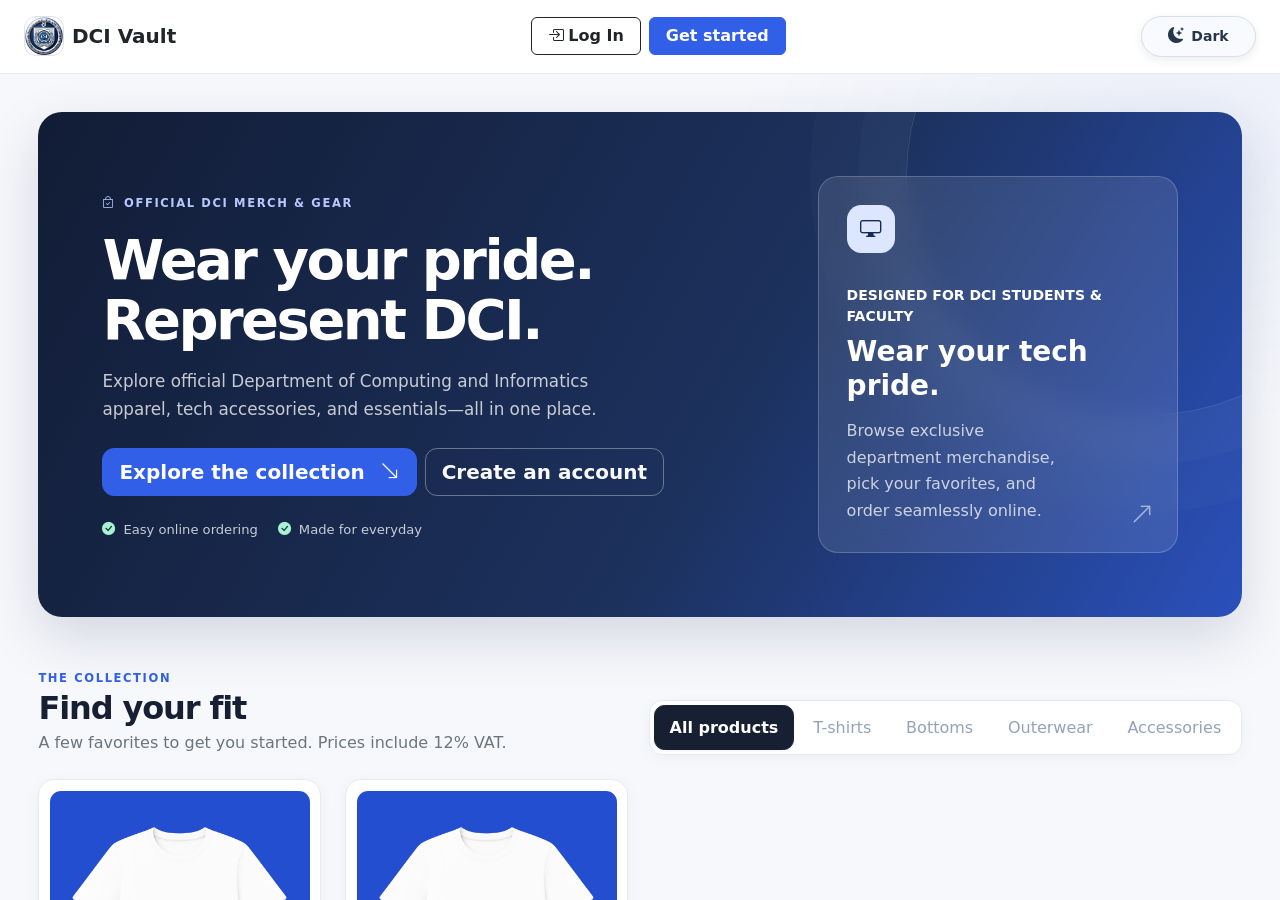
==== commit 87424d4c: "customer-views" ====
--- a/index.html
+++ b/index.html
@@ -11,7 +11,7 @@
     <link rel="stylesheet" href="https://cdn.jsdelivr.net/npm/bootstrap-icons@1.11.3/font/bootstrap-icons.min.css">
 
     <!-- Custom Stylesheet -->
-    <link rel="stylesheet" href="style/style.css">
+    <link rel="stylesheet" href="style/style.css?v=dark-all-5">
     <script>
         (function () {
             try {
@@ -163,7 +163,7 @@
     <!-- Bootstrap 5 JS -->
     <script src="https://cdn.jsdelivr.net/npm/bootstrap@5.3.3/dist/js/bootstrap.bundle.min.js"></script>
     <script src="backend/app.js"></script>
-    <script src="backend/theme.js?v=3"></script>
+    <script src="backend/theme.js?v=6"></script>
 </body>
 
 </html>
--- a/style/style.css
+++ b/style/style.css
@@ -1867,3 +1867,216 @@
         transform: none !important;
     }
 }
+
+/* Active theme overrides must stay after all page styles above. */
+:root[data-theme="dark"] {
+    color-scheme: dark;
+    --page-color: #0B1220;
+    --surface-color: #111B2D;
+    --raised-color: #172338;
+    --text-color: #E5EDF8;
+    --muted-color: #A3B1C6;
+    --border-color: #2B3A52;
+    --field-color: #0D1728;
+    --table-head-color: #1B2940;
+    --customer-ink: #E5EDF8;
+    --customer-muted: #A3B1C6;
+    --customer-line: #2B3A52;
+    --admin-ink: #E5EDF8;
+    --admin-muted: #A3B1C6;
+    --admin-line: #2B3A52;
+}
+
+:root[data-theme="dark"] body,
+:root[data-theme="dark"] body.customer-page,
+:root[data-theme="dark"] body.admin-page,
+:root[data-theme="dark"] body.landing-page,
+:root[data-theme="dark"] body.auth-page,
+:root[data-theme="dark"] .customer-page,
+:root[data-theme="dark"] .admin-page {
+    color: var(--text-color) !important;
+    background: var(--page-color) !important;
+}
+
+:root[data-theme="dark"] .customer-page .main-control.customer-main,
+:root[data-theme="dark"] .admin-page .admin-main {
+    color: var(--text-color) !important;
+    background: radial-gradient(ellipse at 92% 8%, rgba(59, 130, 246, 0.08), transparent 30rem), var(--page-color) !important;
+}
+
+:root[data-theme="dark"] .customer-page :is(.main-header, .customer-card, .customer-order-summary, .productBox, .customer-filter, .modal-content, .checkout-summary),
+:root[data-theme="dark"] .admin-page :is(.main-header, .card, .modal-content),
+:root[data-theme="dark"] :is(.bg-white, .dropdown-menu, .list-group-item, .login-form-panel, .login-showcase, .signup-form-panel, .auth-card) {
+    color: var(--text-color) !important;
+    background-color: var(--surface-color) !important;
+    border-color: var(--border-color) !important;
+}
+
+:root[data-theme="dark"] :is(.text-dark, .text-body, .text-black),
+:root[data-theme="dark"] .customer-page .form-label,
+:root[data-theme="dark"] .customer-page .customer-main h2,
+:root[data-theme="dark"] .admin-page .admin-main h2 {
+    color: var(--text-color) !important;
+}
+
+:root[data-theme="dark"] :is(.text-secondary, .text-muted, .customer-page-intro) {
+    color: var(--muted-color) !important;
+}
+
+:root[data-theme="dark"] .customer-page :is(.form-control, .form-select),
+:root[data-theme="dark"] .admin-page .admin-main :is(.form-control, .form-select),
+:root[data-theme="dark"] .auth-page :is(.form-control, .form-select),
+:root[data-theme="dark"] .input-group-text {
+    color: var(--text-color) !important;
+    background-color: var(--field-color) !important;
+    border-color: var(--border-color) !important;
+}
+
+:root[data-theme="dark"] .customer-page :is(.table, .table thead th),
+:root[data-theme="dark"] .admin-page .admin-main :is(.table, .table thead th) {
+    --bs-table-color: var(--text-color);
+    --bs-table-bg: var(--surface-color);
+    --bs-table-border-color: var(--border-color);
+    color: var(--text-color) !important;
+    background-color: var(--surface-color) !important;
+    border-color: var(--border-color) !important;
+}
+
+:root[data-theme="dark"] .customer-page .table thead th,
+:root[data-theme="dark"] .admin-page .admin-main .table thead th {
+    background-color: var(--table-head-color) !important;
+}
+
+:root[data-theme="dark"] .theme-toggle {
+    color: #E5EDF8 !important;
+    background: #1A2940 !important;
+    border-color: #405573 !important;
+}
+
+:root[data-theme="dark"] .theme-toggle:hover {
+    background: #263A58 !important;
+    border-color: #78A0FF !important;
+}
+
+/* Dark mode covers every existing page region without changing page markup. */
+:root[data-theme="dark"] body,
+:root[data-theme="dark"] body.bg-light,
+:root[data-theme="dark"] body.customer-page,
+:root[data-theme="dark"] body.admin-page,
+:root[data-theme="dark"] body.landing-page,
+:root[data-theme="dark"] body.auth-page {
+    color: #E5EDF8 !important;
+    background: #0B1220 !important;
+}
+
+:root[data-theme="dark"] body :is(header, main, nav, aside, footer, .main-control,
+    .customer-main, .admin-main, .main-header, .main-navigation, .admin-sidebar,
+    .card, .customer-card, .customer-order-summary, .productBox, .landing-product-card,
+    .modal-content, .modal-header, .modal-body, .modal-footer, .dropdown-menu,
+    .list-group-item, .table-responsive, .customer-filter, .landing-category-filter,
+    .login-form-panel, .login-showcase, .signup-form-panel, .auth-card, .checkout-summary,
+    .bg-white, .bg-light, .bg-body, .bg-body-tertiary) {
+    color: #E5EDF8 !important;
+    background-color: #111B2D !important;
+    border-color: #2B3A52 !important;
+}
+
+:root[data-theme="dark"] body :is(h1, h2, h3, h4, h5, h6, p, span, label, small, strong,
+    th, td, li, a, button, .text-dark, .text-body, .text-black, .text-secondary, .text-muted) {
+    color: #E5EDF8 !important;
+}
+
+:root[data-theme="dark"] body :is(.form-control, .form-select, .input-group-text, textarea) {
+    color: #E5EDF8 !important;
+    background-color: #0D1728 !important;
+    border-color: #34445D !important;
+}
+
+:root[data-theme="dark"] body :is(.table, .table > :not(caption) > *, .table thead th,
+    .table tbody tr, .table tbody td) {
+    --bs-table-color: #E5EDF8;
+    --bs-table-bg: #111B2D;
+    --bs-table-border-color: #2B3A52;
+    color: #E5EDF8 !important;
+    background-color: #111B2D !important;
+    border-color: #2B3A52 !important;
+}
+
+:root[data-theme="dark"] body :is(.customer-page section[aria-label="Welcome"], .landing-hero) {
+    background: linear-gradient(120deg, #101827, #172554) !important;
+}
+
+:root[data-theme="dark"] body :is(.btn-warning, .bg-warning, .text-warning-emphasis) {
+    color: #172033 !important;
+}
+
+/* Keep selected customer controls consistent with the Products navigation button. */
+.customer-page :is(.customer-filter .nav-link.active, #categoryFilter .nav-link.active, [data-theme-choice][aria-pressed="true"]) {
+    color: #FFFFFF !important;
+    background: #315FE8 !important;
+    border-color: #315FE8 !important;
+    box-shadow: 0 4px 12px rgba(49, 95, 232, 0.24);
+}
+
+.customer-page :is(.customer-filter .nav-link:hover, #categoryFilter .nav-link:hover, [data-theme-choice]:hover) {
+    color: #FFFFFF !important;
+    background: #315FE8 !important;
+    border-color: #315FE8 !important;
+}
+
+.customer-page :is(.customer-filter .nav-link:focus-visible, #categoryFilter .nav-link:focus-visible, [data-theme-choice]:focus-visible) {
+    outline: 3px solid rgba(49, 95, 232, 0.4);
+    outline-offset: 2px;
+}
+
+.appearance-settings-icon {
+    display: grid;
+    width: 2.5rem;
+    height: 2.5rem;
+    flex: 0 0 auto;
+    place-items: center;
+    border-radius: 0.75rem;
+    color: #315fe8;
+    background: #eef3ff;
+    font-size: 1.1rem;
+}
+
+:root[data-theme="dark"] .appearance-settings-icon {
+    color: #AFC5FF;
+    background: #243653;
+}
+
+.appearance-settings-card [data-theme-choice] {
+    min-height: 2.65rem;
+    font-weight: 600;
+}
+
+.customer-page .view-order-btn,
+.customer-page .view-order-btn:focus {
+    color: #FFFFFF !important;
+    background: #315FE8 !important;
+    border: 1px solid #315FE8 !important;
+    border-radius: 0.65rem;
+    box-shadow: 0 4px 12px rgba(49, 95, 232, 0.2);
+}
+
+.customer-page .view-order-btn:hover,
+.customer-page .view-order-btn:active {
+    color: #FFFFFF !important;
+    background: #244ED0 !important;
+    border-color: #244ED0 !important;
+}
+
+.landing-page .landing-hero-button,
+.landing-page .landing-hero-button:focus {
+    color: #FFFFFF !important;
+    background: #315FE8 !important;
+    border-color: #315FE8 !important;
+}
+
+.landing-page .landing-hero-button:hover,
+.landing-page .landing-hero-button:active {
+    color: #FFFFFF !important;
+    background: #244ED0 !important;
+    border-color: #244ED0 !important;
+}
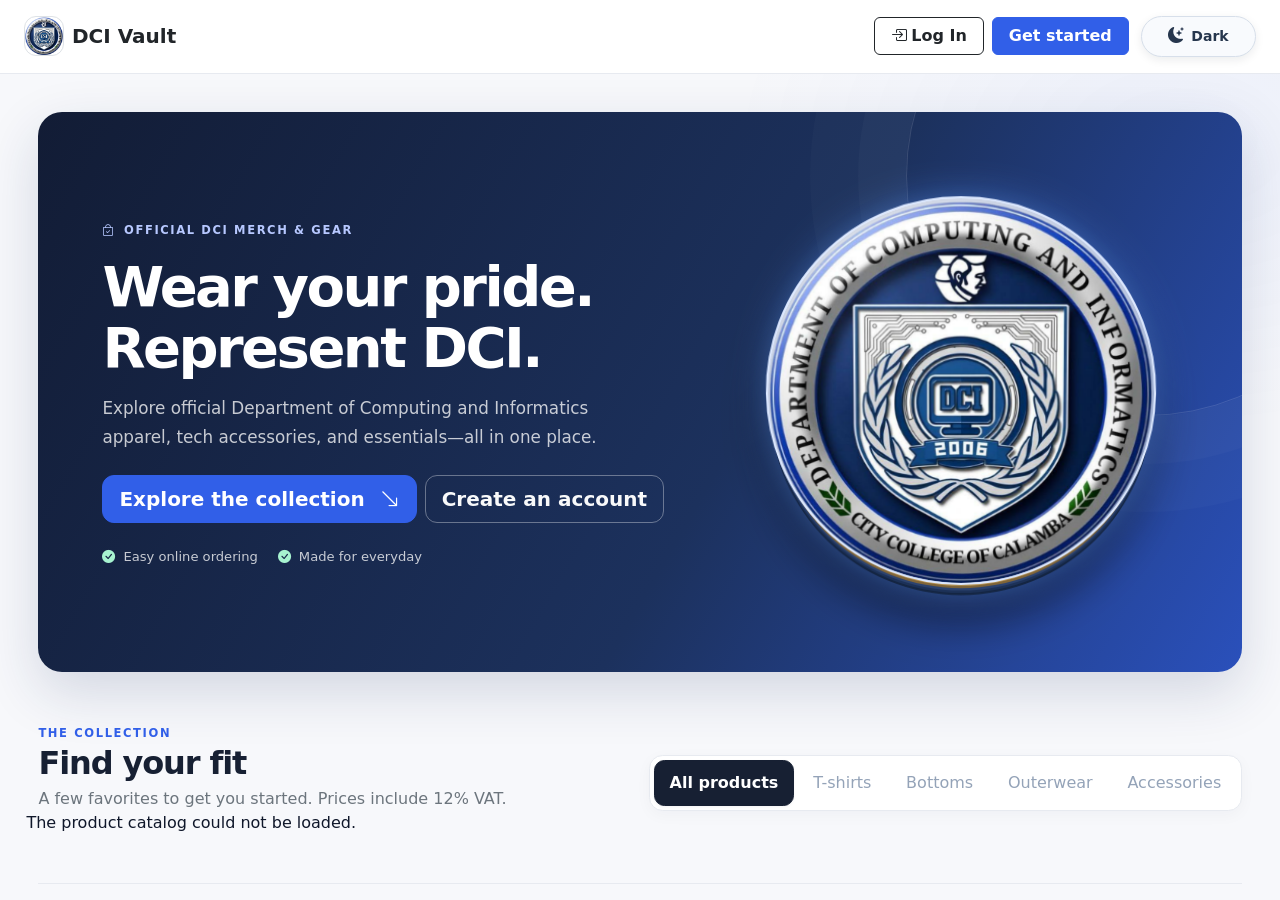
==== commit bdc4361e: "okay na to" ====
--- a/index.html
+++ b/index.html
@@ -11,7 +11,7 @@
     <link rel="stylesheet" href="https://cdn.jsdelivr.net/npm/bootstrap-icons@1.11.3/font/bootstrap-icons.min.css">
 
     <!-- Custom Stylesheet -->
-    <link rel="stylesheet" href="style/style.css?v=dark-all-5">
+    <link rel="stylesheet" href="style/style.css?v=dark-all-14">
     <script>
         (function () {
             try {
@@ -34,13 +34,14 @@
             <span class="fw-bold fs-5 text-dark">DCI Vault</span>
         </a>
 
-        <div class="d-flex align-items-center gap-2">
+        <div class="d-flex align-items-center gap-2 ms-auto">
             <a href="login.php" class="btn btn-outline-dark px-3 fw-semibold">
                 <i class="bi bi-box-arrow-in-right me-1"></i>Log In
             </a>
             <a href="sign-up.php" class="btn btn-primary px-3 fw-semibold">
                 Get started
             </a>
+            <span id="themeToggleSlot" class="d-inline-flex align-items-center ms-1"></span>
         </div>
     </header>
 
@@ -72,13 +73,17 @@
                             </div>
                         </div>
                         <div class="col-lg-5">
-                            <div class="landing-highlight">
-                                <div class="landing-highlight-icon"><i class="bi bi-display"></i></div>
-                                <p class="text-uppercase small fw-semibold mb-2">Designed for DCI Students & Faculty</p>
-                                <h2 class="h3 fw-bold mb-3">Wear your tech pride.</h2>
-                                <p class="mb-0">Browse exclusive department merchandise, pick your favorites, and order
-                                    seamlessly online.</p>
-                                <i class="bi bi-arrow-up-right landing-highlight-arrow" aria-hidden="true"></i>
+                            <div class="department-logo-panel" aria-label="Three dimensional Department of Computing and Informatics logo">
+                                <div class="dci-logo-stage">
+                                    <div class="dci-logo-coin" id="departmentLogo">
+                                        <div class="dci-logo-face dci-logo-front">
+                                            <img src="assets/logo.png" alt="Department of Computing and Informatics seal">
+                                        </div>
+                                        <div class="dci-logo-face dci-logo-back" aria-hidden="true">
+                                            <img src="assets/logo.png" alt="">
+                                        </div>
+                                    </div>
+                                </div>
                             </div>
                         </div>
                     </div>
@@ -162,7 +167,7 @@
 
     <!-- Bootstrap 5 JS -->
     <script src="https://cdn.jsdelivr.net/npm/bootstrap@5.3.3/dist/js/bootstrap.bundle.min.js"></script>
-    <script src="backend/app.js"></script>
+    <script src="backend/app.js?v=department-logo-6"></script>
     <script src="backend/theme.js?v=6"></script>
 </body>
 
--- a/style/style.css
+++ b/style/style.css
@@ -489,6 +489,92 @@
     font-size: 1.4rem;
 }
 
+.department-logo-panel {
+    display: flex;
+    width: 100%;
+    min-height: 27rem;
+    flex-direction: column;
+    align-items: center;
+    justify-content: center;
+}
+
+.dci-logo-stage {
+    position: relative;
+    display: grid;
+    width: 100%;
+    min-height: 27rem;
+    perspective: 1100px;
+    place-items: center;
+}
+
+.dci-logo-stage::before {
+    position: absolute;
+    width: min(92%, 28rem);
+    aspect-ratio: 1;
+    content: "";
+    border-radius: 50%;
+    background: radial-gradient(circle, rgba(111, 164, 255, 0.38), rgba(54, 105, 217, 0.17) 48%, transparent 72%);
+    filter: blur(0.65rem);
+    animation: dci-logo-aura 3.2s ease-in-out infinite;
+}
+
+.dci-logo-coin {
+    --logo-width: clamp(17rem, 32vw, 24rem);
+    --logo-height: clamp(17rem, 32vw, 24rem);
+    --logo-depth: 1rem;
+    position: relative;
+    width: var(--logo-width);
+    height: var(--logo-height);
+    transform: rotateY(var(--logo-rotation, 0deg)) rotateX(-5deg) translateZ(1.1rem);
+    transform-style: preserve-3d;
+    will-change: transform;
+    filter: drop-shadow(0 0 1rem rgba(91, 153, 255, 0.48)) drop-shadow(0 1.6rem 1.2rem rgba(0, 0, 0, 0.48));
+}
+
+.dci-logo-coin::before {
+    position: absolute;
+    inset: 1%;
+    content: "";
+    border: 0.42rem solid #d2b77c;
+    border-radius: 50%;
+    background: linear-gradient(135deg, #f0dfb4, #b08c4d 48%, #283f6c);
+    box-shadow: 0 0.15rem 0 #e0c990, 0 0.3rem 0 #b99759, 0 0.45rem 0 #806538, 0 0.6rem 0 #2b426f, 0 0.75rem 0 #1c3158, 0 0.9rem 0 #142542;
+    transform: translateZ(calc(var(--logo-depth) * -0.5));
+}
+
+.dci-logo-face {
+    position: absolute;
+    inset: 0;
+    display: grid;
+    overflow: hidden;
+    border: 0.16rem solid #dce8ff;
+    border-radius: 50%;
+    background: radial-gradient(circle at 34% 24%, #fff, #d6e1f8 55%, #7890c2);
+    backface-visibility: hidden;
+    box-shadow: inset 0 0 1rem rgba(15, 34, 73, 0.28);
+    place-items: center;
+}
+
+.dci-logo-front { transform: translateZ(calc(var(--logo-depth) * 0.5)); }
+.dci-logo-back { transform: rotateY(180deg) translateZ(calc(var(--logo-depth) * 0.5)); }
+
+.dci-logo-face img {
+    display: block;
+    width: 100%;
+    height: 100%;
+    object-fit: contain;
+    border-radius: 50%;
+}
+
+@keyframes dci-logo-aura {
+    0%, 100% { opacity: 0.68; transform: scale(0.94); }
+    50% { opacity: 1; transform: scale(1.06); }
+}
+
+@media (prefers-reduced-motion: reduce) {
+    .dci-logo-stage::before { animation: none; }
+}
+
 .landing-section-kicker {
     color: var(--landing-blue);
 }
@@ -579,8 +665,8 @@
     display: grid;
     width: 2.25rem;
     height: 2.25rem;
-    color: var(--landing-blue);
-    background: #eef2ff;
+    color: #fff;
+    background: var(--landing-blue);
     border-radius: 50%;
     text-decoration: none;
     transition: var(--transition-base);
@@ -589,7 +675,7 @@
 
 .landing-product-link:hover {
     color: #fff;
-    background: var(--landing-blue);
+    background: #244ed0;
     transform: translate(2px, -2px);
 }
 
@@ -612,6 +698,11 @@
 @media (max-width: 767.98px) {
     .landing-hero {
         border-radius: 1.1rem;
+    }
+
+    .department-logo-panel,
+    .dci-logo-stage {
+        min-height: 22rem;
     }
 
     .landing-highlight {
@@ -2051,6 +2142,20 @@
     font-weight: 600;
 }
 
+.customer-page .checkout-modal-header {
+    color: #fff !important;
+    background: var(--contrast-primary, #2563EB) !important;
+    border-color: rgba(255, 255, 255, 0.22) !important;
+}
+
+.customer-page .checkout-modal-header :is(.customer-eyebrow, .modal-title) {
+    color: #fff !important;
+}
+
+.customer-page .checkout-modal-header .btn-close {
+    filter: brightness(0) invert(1);
+}
+
 .customer-page .view-order-btn,
 .customer-page .view-order-btn:focus {
     color: #FFFFFF !important;
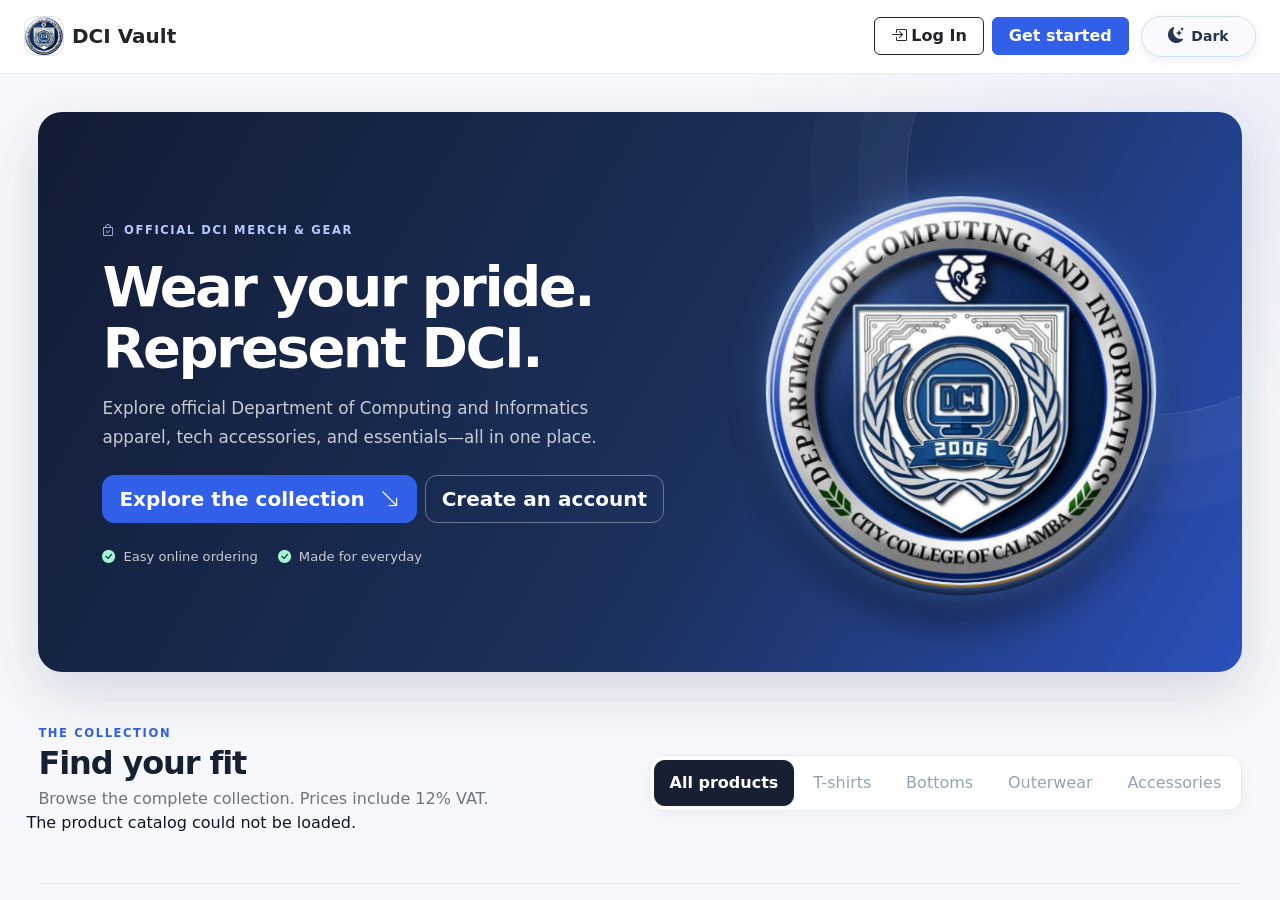
==== commit a7e90eef: "KAHIT ANO HAHA" ====
--- a/index.html
+++ b/index.html
@@ -94,7 +94,7 @@
                         <div>
                             <span class="landing-section-kicker">THE COLLECTION</span>
                             <h2 id="catalogHeading" class="h2 fw-bold text-dark mb-1">Find your fit</h2>
-                            <p class="text-secondary mb-0">A few favorites to get you started. Prices include 12% VAT.</p>
+                            <p class="text-secondary mb-0">Browse the complete collection. Prices include 12% VAT.</p>
                         </div>
 
                         <ul class="nav nav-pills flex-nowrap gap-1 p-1 bg-white landing-category-filter"
--- a/style/style.css
+++ b/style/style.css
@@ -731,21 +731,37 @@
 }
 
 .customer-page .main-header {
+    position: sticky;
+    top: 0;
+    z-index: 1050;
     min-height: 72px;
+    justify-content: flex-start !important;
+    gap: clamp(0.5rem, 1.5vw, 1.25rem) !important;
+    padding-inline: clamp(0.85rem, 2.4vw, 2rem) !important;
     border-color: var(--customer-line) !important;
     box-shadow: 0 2px 12px rgba(23, 32, 51, 0.035);
 }
 
+.customer-page .main-name {
+    flex: 0 0 auto;
+    white-space: nowrap;
+}
+
 .customer-page .brand-logo {
     border-radius: 0.75rem;
 }
 
 .customer-page .customer-nav {
-    flex-shrink: 0;
+    flex: 1 1 auto;
+    justify-content: center;
+    min-width: 0;
+    padding: 0.25rem;
+    border-radius: 0.9rem;
+    background: var(--raised-color);
 }
 
 .customer-page .customer-nav .nav-link {
-    padding: 0.65rem 0.9rem;
+    padding: 0.6rem 0.8rem;
     color: #647188 !important;
     font-size: 0.9rem;
     font-weight: 600;
@@ -764,11 +780,194 @@
     box-shadow: 0 4px 10px rgba(49, 95, 232, 0.18);
 }
 
+.customer-page .main-header > .notification-widget {
+    margin-left: auto;
+}
+
+.customer-page .main-header > div:last-child {
+    flex: 0 0 auto;
+}
+
+.customer-profile-toggle {
+    max-width: 15rem;
+    padding: 0.3rem 0.55rem 0.3rem 0.35rem;
+    border: 1px solid var(--customer-line);
+    border-radius: 999px;
+    background: var(--surface-color);
+    color: var(--customer-ink);
+    font: inherit;
+}
+
+.customer-profile-toggle:hover,
+.customer-profile-toggle:focus-visible,
+.customer-profile-toggle[aria-expanded="true"] {
+    border-color: var(--customer-blue);
+    outline: none;
+}
+
+.customer-profile-toggle .user-avatar {
+    width: 36px;
+    height: 36px;
+    flex: 0 0 auto;
+}
+
+.customer-profile-name {
+    overflow: hidden;
+    font-size: 0.875rem;
+    font-weight: 650;
+    text-overflow: ellipsis;
+    white-space: nowrap;
+}
+
+.customer-profile-chevron {
+    color: var(--customer-muted);
+    font-size: 0.75rem;
+}
+
+.customer-profile-menu {
+    min-width: 12rem;
+    margin-top: 0.55rem !important;
+    padding: 0.4rem;
+    border: 1px solid var(--customer-line);
+    border-radius: 0.85rem;
+    background: var(--surface-color);
+    box-shadow: var(--shadow-md);
+}
+
+.customer-profile-menu .dropdown-item {
+    padding: 0.6rem 0.75rem;
+    border-radius: 0.55rem;
+    color: var(--text-color);
+    font-size: 0.9rem;
+}
+
+.customer-profile-menu .dropdown-item:hover,
+.customer-profile-menu .dropdown-item:focus {
+    background: var(--raised-color);
+    color: var(--customer-blue);
+}
+
+.customer-profile-menu .dropdown-divider {
+    border-color: var(--customer-line);
+}
+
+.customer-profile-menu .customer-logout-item {
+    color: #dc3545;
+}
+
 .customer-page .main-control.customer-main {
     padding: clamp(1rem, 3vw, 2.5rem) !important;
     background:
         radial-gradient(ellipse at 92% 8%, rgba(49, 95, 232, 0.045), transparent 28rem),
         #f7f8fb;
+}
+
+.customer-account-page .account-password-input .form-control {
+    min-width: 0;
+}
+
+.customer-account-page .account-password-input .password-toggle {
+    min-width: 44px;
+    border-color: var(--customer-line);
+    color: var(--customer-muted);
+}
+
+.customer-account-page .account-password-input .password-toggle:hover {
+    border-color: var(--customer-blue);
+    color: var(--customer-blue);
+}
+
+.customer-account-page .account-password-input .form-control:focus {
+    z-index: 3;
+}
+
+.avatar-crop-modal .modal-content {
+    overflow: hidden;
+}
+
+.avatar-crop-stage {
+    width: min(100%, 360px);
+    aspect-ratio: 1;
+    margin-inline: auto;
+    overflow: hidden;
+    border: 4px solid var(--surface-color);
+    border-radius: 50%;
+    background: #0f172a;
+    box-shadow: 0 0 0 2px var(--customer-blue), 0 0.75rem 2rem rgba(15, 23, 42, 0.2);
+}
+
+.avatar-crop-stage canvas {
+    display: block;
+    width: 100%;
+    height: 100%;
+    cursor: grab;
+    touch-action: none;
+}
+
+.avatar-crop-stage canvas:active {
+    cursor: grabbing;
+}
+
+.avatar-crop-controls {
+    display: flex;
+    align-items: center;
+    justify-content: center;
+    gap: 1rem;
+}
+
+.avatar-zoom-control {
+    display: flex;
+    min-width: 0;
+    flex: 1 1 12rem;
+    align-items: center;
+    gap: 0.55rem;
+    color: var(--customer-muted);
+}
+
+.avatar-zoom-control input {
+    width: 100%;
+    accent-color: var(--customer-blue);
+}
+
+.customer-account-page #avatarForm .btn {
+    display: block;
+    padding-block: 0.6rem;
+    border-radius: 0.65rem;
+}
+
+.customer-account-page #avatarForm .form-text {
+    color: var(--customer-muted);
+    font-size: 0.76rem;
+    line-height: 1.5;
+}
+
+.customer-account-page .avatar-selected-file {
+    overflow: hidden;
+    color: var(--customer-blue);
+    font-size: 0.8rem;
+    font-weight: 600;
+    text-overflow: ellipsis;
+    white-space: nowrap;
+}
+
+.customer-account-page #removeAvatarForm .btn {
+    border-radius: 0.65rem;
+}
+
+.customer-cart-page #selectAllCartItems,
+.customer-cart-page .cart-item-select {
+    width: 1.05rem;
+    height: 1.05rem;
+    accent-color: var(--customer-blue);
+    cursor: pointer;
+}
+
+.customer-cart-page .cart-item-select:not(:checked) {
+    border-color: #9aa8bd;
+}
+
+.customer-cart-page #cartTableBody tr.is-deselected {
+    opacity: 0.72;
 }
 
 .customer-main > * {
@@ -979,9 +1178,16 @@
         order: 1;
     }
 
+    .customer-page .main-header > .notification-widget {
+        order: 2;
+        margin-left: auto;
+    }
+
     .customer-page .main-header > .customer-nav {
         order: 3;
         width: 100%;
+        flex: 0 0 100%;
+        justify-content: flex-start;
         overflow-x: auto;
         scrollbar-width: none;
     }
@@ -990,18 +1196,27 @@
         display: none;
     }
 
-    .customer-page .main-header > div:last-child {
+    .customer-page .main-header > .customer-header-actions {
         order: 2;
-        margin-left: auto;
-    }
-
-    .customer-page .user-profile > div {
-        display: none !important;
+        margin-left: 0;
+    }
+
+    .customer-page .customer-profile-toggle {
+        padding-right: 0.45rem;
+    }
+
+    .customer-page .customer-profile-toggle .user-avatar {
+        width: 34px;
+        height: 34px;
+    }
+
+    .customer-page .customer-profile-name {
+        max-width: 6rem;
     }
 
     .customer-page .customer-nav .nav-link {
-        padding: 0.48rem 0.65rem;
-        font-size: 0.8rem;
+        padding: 0.48rem 0.55rem;
+        font-size: 0.78rem;
     }
 
     .customer-cart-page .customer-order-summary,
@@ -1020,7 +1235,7 @@
     }
 
     .customer-cart-page .table {
-        min-width: 680px;
+        min-width: 720px;
     }
 }
 
@@ -1034,9 +1249,29 @@
 }
 
 .admin-page .main-header {
+    position: relative;
+    z-index: 1050;
+    justify-content: space-between !important;
+    gap: 1rem;
     min-height: 72px;
     border-color: var(--admin-line) !important;
     box-shadow: 0 2px 12px rgba(23, 32, 51, 0.035);
+}
+
+.admin-page .admin-header-actions {
+    display: flex;
+    flex: 0 0 auto;
+    align-items: center;
+    gap: 1rem;
+    margin-left: auto;
+}
+
+.admin-page .admin-header-actions .notification-widget {
+    order: 0;
+}
+
+.admin-page .admin-header-actions .user-profile {
+    order: 1;
 }
 
 .admin-page .brand-logo {
@@ -1052,19 +1287,35 @@
 }
 
 .admin-page .admin-sidebar {
-    width: 240px !important;
-    padding: 1.25rem !important;
+    width: 248px !important;
+    min-height: 0;
+    overflow-y: auto;
+    padding: 1rem !important;
     background: linear-gradient(180deg, #121c35 0%, #17233e 100%);
     border-right: 1px solid rgba(255, 255, 255, 0.06);
 }
 
+.admin-page .admin-sidebar > div:first-child {
+    gap: 0.45rem !important;
+}
+
+.admin-page .admin-sidebar > div:first-child::before {
+    content: "WORKSPACE";
+    padding: 0.4rem 0.75rem 0.55rem;
+    color: #8e9bb3;
+    font-size: 0.66rem;
+    font-weight: 700;
+    letter-spacing: 0.14em;
+}
+
 .admin-page .admin-sidebar .nav-link {
-    min-height: 2.8rem;
+    min-height: 2.9rem;
+    padding-inline: 0.8rem !important;
     color: #b6c0d2 !important;
     font-size: 0.92rem;
-    font-weight: 500;
+    font-weight: 550;
     border-radius: 0.7rem;
-    transition: var(--transition-base);
+    transition: color 0.18s ease, background-color 0.18s ease, box-shadow 0.18s ease;
 }
 
 .admin-page .admin-sidebar .nav-link:hover {
@@ -1075,7 +1326,7 @@
 .admin-page .admin-sidebar .nav-link.active {
     color: #fff !important;
     background: var(--admin-blue) !important;
-    box-shadow: 0 5px 14px rgba(49, 95, 232, 0.26);
+    box-shadow: inset 3px 0 #9cc0ff, 0 5px 14px rgba(49, 95, 232, 0.26);
 }
 
 .admin-page .admin-sidebar > div:last-child {
@@ -1245,47 +1496,109 @@
     background: var(--admin-blue) !important;
 }
 
+.admin-order-controls {
+    min-width: 0;
+}
+
+.admin-order-controls #adminOrderSearch {
+    flex: 1 1 18rem;
+    width: auto;
+    min-width: min(18rem, 100%);
+}
+
+.admin-order-filter {
+    flex: 0 0 auto;
+    flex-wrap: nowrap !important;
+    max-width: 100%;
+    overflow-x: auto;
+    overscroll-behavior-x: contain;
+    scrollbar-width: thin;
+}
+
+.admin-order-filter .nav-item,
+.admin-order-filter .nav-link {
+    flex: 0 0 auto;
+    white-space: nowrap;
+}
+
 @media (max-width: 767.98px) {
     .admin-page .main-header {
+        gap: 0.5rem !important;
         padding: 0.65rem 0.85rem !important;
+    }
+
+    .admin-page .admin-header-actions {
+        gap: 0.6rem;
     }
 
     .admin-page .main-header .user-profile > div {
         display: none !important;
     }
 
+    .admin-page .main-header .user-avatar {
+        width: 36px;
+        height: 36px;
+    }
+
+    .admin-page > .d-flex.flex-row.flex-grow-1.overflow-hidden {
+        flex-direction: column !important;
+    }
+
     .admin-page .admin-sidebar {
-        width: 64px !important;
-        padding: 0.65rem 0.45rem !important;
+        width: 100% !important;
+        flex: 0 0 auto;
+        flex-direction: row !important;
         align-items: center;
-    }
-
-    .admin-page .admin-sidebar > div {
-        width: 100%;
+        gap: 0.5rem;
+        overflow: hidden;
+        padding: 0.5rem 0.65rem !important;
+        border-right: 0;
+        border-bottom: 1px solid rgba(255, 255, 255, 0.08);
     }
 
     .admin-page .admin-sidebar > div:first-child {
+        min-width: 0;
+        flex: 1 1 auto;
+        flex-direction: row !important;
+        gap: 0.35rem !important;
+        overflow-x: auto;
+        scrollbar-width: none;
+    }
+
+    .admin-page .admin-sidebar > div:first-child::-webkit-scrollbar {
+        display: none;
+    }
+
+    .admin-page .admin-sidebar > div:first-child::before {
+        display: none;
+    }
+
+    .admin-page .admin-sidebar .nav-link {
+        min-height: 2.6rem;
+        flex: 0 0 auto;
         gap: 0.4rem !important;
-    }
-
-    .admin-page .admin-sidebar .nav-link {
-        justify-content: center;
-        gap: 0 !important;
-        padding: 0.65rem 0.3rem !important;
-        overflow: hidden;
-        font-size: 0;
+        padding: 0.55rem 0.7rem !important;
+        font-size: 0.78rem;
+        white-space: nowrap;
     }
 
     .admin-page .admin-sidebar .nav-link i {
+        font-size: 1rem !important;
+    }
+
+    .admin-page .admin-sidebar > div:last-child {
         flex: 0 0 auto;
-        font-size: 1.2rem !important;
-    }
-
-    .admin-page .admin-sidebar > div:last-child {
-        padding-top: 0.5rem !important;
+        padding: 0 !important;
+        border: 0 !important;
+    }
+
+    .admin-page .admin-sidebar > div:last-child .nav-link {
+        min-height: 2.6rem;
+        padding: 0.55rem 0.65rem !important;
     }
 
     .admin-page .admin-main {
+        min-height: 0;
         padding: 1rem !important;
     }
 
@@ -2185,3 +2498,604 @@
     background: #244ED0 !important;
     border-color: #244ED0 !important;
 }
+
+:root[data-theme="dark"] .admin-sales-page .admin-sales-panel .card-header {
+    color: #E5EDF8 !important;
+    background: #172338 !important;
+    border-color: #2B3A52 !important;
+}
+
+:root[data-theme="dark"] .admin-sales-page .admin-sales-panel .card-header h2 {
+    color: #F1F5F9 !important;
+}
+
+:root[data-theme="dark"] .admin-sales-page .admin-sales-panel .card-header :is(p, .admin-sales-legend) {
+    color: #B8C5D8 !important;
+}
+
+:root[data-theme="dark"] .admin-sales-page .admin-sales-stat-label,
+:root[data-theme="dark"] .admin-sales-page .admin-sales-bar-label {
+    color: #A3B1C6 !important;
+}
+
+:root[data-theme="dark"] .admin-sales-page .sales-icon-blue {
+    color: #AFC5FF !important;
+    background: #243653 !important;
+}
+
+:root[data-theme="dark"] .admin-sales-page .sales-icon-violet {
+    color: #D0BFFF !important;
+    background: #342B52 !important;
+}
+
+:root[data-theme="dark"] .admin-sales-page .sales-icon-green {
+    color: #9AE6C6 !important;
+    background: #1F4038 !important;
+}
+
+:root[data-theme="dark"] .admin-sales-page .sales-icon-amber {
+    color: #FFD28A !important;
+    background: #4A3923 !important;
+}
+
+:root[data-theme="dark"] .admin-sales-page .admin-sales-category .progress {
+    background: #2B3A52 !important;
+}
+
+.admin-users-page #createAccountModal .modal-dialog {
+    max-height: calc(100vh - 2rem);
+}
+
+.admin-users-page #createAccountModal .modal-content {
+    max-height: calc(100vh - 2rem);
+    overflow: hidden;
+}
+
+.admin-users-page #createAccountModal .modal-content > form {
+    display: flex;
+    flex: 1 1 auto;
+    flex-direction: column;
+    min-height: 0;
+    overflow: hidden;
+}
+
+.admin-users-page #createAccountModal .modal-body {
+    flex: 1 1 auto;
+    min-height: 0;
+    overflow-y: auto;
+    overscroll-behavior: contain;
+}
+
+.admin-users-page #createAccountModal :is(.modal-header, .modal-footer) {
+    flex: 0 0 auto;
+}
+
+:root[data-theme="dark"] .admin-dashboard-page .admin-orders-metric-icon {
+    color: #DBEAFE !important;
+    background-color: #243653 !important;
+}
+
+:root[data-theme="dark"] .admin-page .main-header .badge {
+    color: #DBEAFE !important;
+    background-color: #243653 !important;
+    border-color: #45638C !important;
+}
+
+.notification-widget {
+    position: relative;
+    flex: 0 0 auto;
+    z-index: 1060;
+}
+
+.notification-bell {
+    position: relative;
+    display: inline-flex;
+    width: 2.6rem;
+    height: 2.6rem;
+    align-items: center;
+    justify-content: center;
+    border: 1px solid var(--border-color);
+    border-radius: 50%;
+    background: var(--surface-color);
+    color: var(--text-color);
+    font-size: 1.15rem;
+}
+
+.notification-bell:hover,
+.notification-bell:focus-visible {
+    border-color: var(--contrast-primary);
+    color: var(--contrast-primary);
+}
+
+.notification-count {
+    position: absolute;
+    top: -0.3rem;
+    right: -0.35rem;
+    min-width: 1.15rem;
+    padding: 0.1rem 0.25rem;
+    border: 2px solid var(--surface-color);
+    border-radius: 999px;
+    background: #DC2626;
+    color: #FFFFFF;
+    font-size: 0.65rem;
+    font-weight: 700;
+    line-height: 1.1;
+    text-align: center;
+}
+
+.notification-panel {
+    position: absolute;
+    top: calc(100% + 0.6rem);
+    right: 0;
+    display: flex;
+    width: min(22rem, calc(100vw - 1.5rem));
+    max-height: min(27rem, calc(100vh - 6rem));
+    flex-direction: column;
+    overflow: hidden;
+    border: 1px solid var(--border-color);
+    border-radius: 0.9rem;
+    background: var(--surface-color);
+    color: var(--text-color);
+    box-shadow: var(--shadow-md);
+}
+
+.notification-panel-header {
+    display: flex;
+    align-items: center;
+    justify-content: space-between;
+    gap: 1rem;
+    padding: 0.85rem 1rem;
+    border-bottom: 1px solid var(--border-color);
+}
+
+.notification-mark-all {
+    padding: 0;
+    border: 0;
+    background: transparent;
+    color: var(--contrast-primary);
+    font-size: 0.78rem;
+    font-weight: 600;
+}
+
+.notification-mark-all:disabled {
+    color: var(--muted-color);
+    cursor: default;
+}
+
+.notification-list {
+    overflow-y: auto;
+}
+
+.notification-item {
+    display: flex;
+    flex-direction: column;
+    gap: 0.2rem;
+    padding: 0.8rem 1rem;
+    border-bottom: 1px solid var(--border-color);
+    color: var(--text-color);
+    text-decoration: none;
+}
+
+.notification-item:last-child { border-bottom: 0; }
+.notification-item:hover { background: var(--raised-color); color: var(--text-color); }
+.notification-item.is-unread { background: #EFF6FF; }
+.notification-item strong { font-size: 0.88rem; }
+.notification-item span { color: var(--muted-color); font-size: 0.82rem; }
+.notification-item small { color: var(--muted-color); font-size: 0.72rem; }
+.notification-empty { margin: 0; padding: 1.2rem 1rem; color: var(--muted-color); font-size: 0.85rem; text-align: center; }
+
+:root[data-theme="dark"] .notification-item.is-unread { background: #1B2A42; }
+
+.notification-highlight {
+    outline: 1px solid #93C5FD !important;
+    outline-offset: -1px;
+    background-color: #EFF6FF !important;
+    color: #172033 !important;
+    box-shadow: inset 4px 0 #3B82F6;
+    scroll-margin: 5rem;
+}
+
+.product-size-stock-list { display: flex; flex-wrap: wrap; gap: 0.25rem 0.5rem; }
+.product-size-stock-list [data-size-stock] { border-radius: 0.25rem; }
+
+:root[data-theme="dark"] .notification-highlight {
+    outline-color: #3B82F6 !important;
+    background-color: #1B2A42 !important;
+    color: #E2E8F0 !important;
+    box-shadow: inset 4px 0 #60A5FA;
+}
+
+@media (max-width: 800px) {
+    .notification-panel { position: fixed; top: 4.5rem; right: 0.75rem; }
+}
+
+.admin-login-page {
+    --admin-login-navy: #071631;
+    --admin-login-blue: #1677f9;
+    --admin-login-cyan: #08a8f5;
+    position: relative;
+    isolation: isolate;
+    overflow-x: hidden;
+    background:
+        radial-gradient(ellipse at 50% 48%, rgba(19, 66, 145, 0.28), transparent 38rem),
+        linear-gradient(135deg, #06132b 0%, #091b3d 56%, #06142f 100%) !important;
+    color: #eff6ff !important;
+}
+
+.admin-login-main::before,
+.admin-login-main::after {
+    position: fixed;
+    z-index: 0;
+    width: min(58vw, 760px);
+    height: min(48vh, 390px);
+    pointer-events: none;
+    content: "";
+}
+
+.admin-login-main::before {
+    top: 68px;
+    left: 0;
+    background: linear-gradient(145deg, rgba(13, 75, 190, 0.68), rgba(11, 55, 142, 0.08) 72%);
+    clip-path: polygon(0 0, 100% 0, 73% 10%, 0 74%);
+}
+
+.admin-login-main::after {
+    right: 0;
+    bottom: 0;
+    width: min(68vw, 900px);
+    height: min(55vh, 460px);
+    background: linear-gradient(320deg, rgba(15, 80, 212, 0.9), rgba(9, 47, 127, 0.34) 56%, transparent 57%);
+    clip-path: polygon(100% 0, 100% 100%, 0 100%, 37% 78%, 69% 29%);
+}
+
+.admin-login-header {
+    position: relative;
+    z-index: 1;
+    display: flex;
+    min-height: 68px;
+    align-items: center;
+    justify-content: space-between;
+    gap: 1rem;
+    padding: 0.65rem clamp(1rem, 2vw, 2rem);
+    border-bottom: 1px solid rgba(147, 184, 255, 0.16);
+    background: rgba(5, 17, 39, 0.36) !important;
+    color: #f8fbff !important;
+    backdrop-filter: blur(12px);
+}
+
+.admin-login-brand {
+    display: inline-flex;
+    align-items: center;
+    gap: 0.65rem;
+    color: #f8fbff !important;
+    font-size: 1.25rem;
+    font-weight: 750;
+    letter-spacing: -0.035em;
+    text-decoration: none;
+}
+
+.admin-login-brand img {
+    width: 42px;
+    height: 42px;
+    border: 1px solid rgba(147, 184, 255, 0.24);
+    border-radius: 0.75rem;
+    object-fit: cover;
+}
+
+.admin-login-brand strong,
+.admin-login-wordmark span {
+    color: #188cff !important;
+}
+
+.admin-login-guest {
+    display: inline-flex;
+    min-height: 2.6rem;
+    align-items: center;
+    justify-content: center;
+    gap: 0.5rem;
+    padding: 0.45rem 1rem;
+    border: 1px solid rgba(72, 137, 255, 0.36);
+    border-radius: 999px;
+    background: rgba(8, 24, 53, 0.56) !important;
+    color: #dceaff !important;
+    font-size: 0.85rem;
+    font-weight: 650;
+    text-decoration: none;
+    transition: background-color 0.18s ease, border-color 0.18s ease;
+}
+
+.admin-login-guest:hover {
+    border-color: #3996ff;
+    background: rgba(23, 71, 145, 0.5) !important;
+    color: #fff !important;
+}
+
+.admin-login-main {
+    position: relative;
+    isolation: isolate;
+    z-index: 0;
+    display: grid;
+    flex: 1 0 auto;
+    place-items: center;
+    padding: clamp(1.25rem, 4vw, 3rem) 1rem;
+    background: transparent !important;
+    color: #eff6ff !important;
+}
+
+.admin-login-card {
+    position: relative;
+    z-index: 1;
+    width: min(100%, 506px);
+    padding: clamp(1.5rem, 4vw, 2.5rem);
+    border: 1px solid rgba(63, 130, 255, 0.65);
+    border-radius: 1.35rem;
+    background:
+        radial-gradient(ellipse at 50% 0%, rgba(36, 82, 166, 0.2), transparent 55%),
+        linear-gradient(145deg, rgba(13, 31, 69, 0.97), rgba(8, 23, 52, 0.97)) !important;
+    box-shadow: 0 1.5rem 5rem rgba(0, 0, 0, 0.32), inset 0 1px rgba(255, 255, 255, 0.045);
+    color: #eff6ff !important;
+}
+
+.admin-login-card-brand {
+    display: flex;
+    flex-direction: column;
+    align-items: center;
+    margin-bottom: 0.6rem;
+}
+
+.admin-login-emblem {
+    position: relative;
+    display: grid;
+    width: 88px;
+    height: 88px;
+    place-items: center;
+    margin-bottom: 0.4rem;
+}
+
+.admin-login-emblem::before {
+    position: absolute;
+    inset: 14px 0;
+    border: 3px solid #087dff;
+    border-radius: 50%;
+    box-shadow: 0 0 18px rgba(0, 121, 255, 0.75);
+    content: "";
+    transform: rotate(-12deg);
+}
+
+.admin-login-emblem img {
+    position: relative;
+    width: 72px;
+    height: 72px;
+    border-radius: 1rem;
+    object-fit: cover;
+    filter: drop-shadow(0 0 12px rgba(0, 123, 255, 0.34));
+}
+
+.admin-login-wordmark {
+    color: #f5f8ff !important;
+    font-size: 1.75rem;
+    font-weight: 750;
+    letter-spacing: -0.04em;
+}
+
+.admin-login-card h1 {
+    margin: 0.6rem 0 0.35rem;
+    color: #f5f8ff !important;
+    font-size: clamp(1.45rem, 4vw, 1.85rem);
+    font-weight: 750;
+    letter-spacing: -0.035em;
+    text-align: center;
+}
+
+.admin-login-intro {
+    margin: 0 0 1.35rem;
+    color: #a9bfdf !important;
+    text-align: center;
+}
+
+.admin-login-form {
+    display: flex;
+    flex-direction: column;
+    gap: 1rem;
+}
+
+.admin-login-field label {
+    display: flex;
+    align-items: center;
+    gap: 0.55rem;
+    margin-bottom: 0.4rem;
+    color: #c9dcfb !important;
+    font-size: 0.9rem;
+    font-weight: 600;
+}
+
+.admin-login-field label i {
+    color: #8db9ff !important;
+}
+
+.admin-login-input-wrap {
+    display: flex;
+    min-height: 46px;
+    align-items: center;
+    overflow: hidden;
+    border: 1px solid rgba(109, 153, 226, 0.46);
+    border-radius: 0.7rem;
+    background: rgba(255, 255, 255, 0.055) !important;
+    transition: border-color 0.18s ease, box-shadow 0.18s ease;
+}
+
+.admin-login-input-wrap:focus-within {
+    border-color: #258dff;
+    box-shadow: 0 0 0 3px rgba(37, 141, 255, 0.16);
+}
+
+.admin-login-input-wrap input {
+    width: 100%;
+    min-width: 0;
+    min-height: 44px;
+    padding: 0.65rem 0.85rem;
+    border: 0;
+    outline: 0;
+    background: transparent !important;
+    color: #f5f8ff !important;
+    font: inherit;
+}
+
+.admin-login-input-wrap input::placeholder {
+    color: #7993bb !important;
+    opacity: 1;
+}
+
+.admin-login-password-toggle {
+    display: grid;
+    width: 44px;
+    min-height: 44px;
+    flex: 0 0 auto;
+    place-items: center;
+    border: 0;
+    background: transparent !important;
+    color: #9eb4d5 !important;
+}
+
+.admin-login-password-toggle:hover {
+    color: #fff !important;
+}
+
+.admin-login-error {
+    padding: 0.65rem 0.8rem;
+    border: 1px solid rgba(248, 113, 113, 0.45);
+    border-radius: 0.65rem;
+    background: rgba(127, 29, 29, 0.28) !important;
+    color: #fecaca !important;
+    font-size: 0.875rem;
+}
+
+.admin-login-submit {
+    display: flex;
+    min-height: 50px;
+    align-items: center;
+    justify-content: center;
+    gap: 0.7rem;
+    margin-top: 0.2rem;
+    padding: 0.7rem 1rem;
+    border: 1px solid rgba(91, 179, 255, 0.45);
+    border-radius: 0.75rem;
+    background: linear-gradient(100deg, #0879f9, #0875f5 52%, #08a7f0) !important;
+    color: #fff !important;
+    font: inherit;
+    font-weight: 750;
+    box-shadow: 0 0.65rem 1.5rem rgba(0, 111, 255, 0.25);
+    transition: filter 0.18s ease, transform 0.18s ease, box-shadow 0.18s ease;
+}
+
+.admin-login-submit:hover {
+    filter: brightness(1.1);
+    box-shadow: 0 0.8rem 1.8rem rgba(0, 111, 255, 0.34);
+    transform: translateY(-1px);
+}
+
+.admin-login-divider {
+    display: flex;
+    align-items: center;
+    gap: 0.8rem;
+    margin: 1.2rem 0 0.9rem;
+    color: #8ea6c9 !important;
+    font-size: 0.78rem;
+}
+
+.admin-login-divider::before,
+.admin-login-divider::after {
+    height: 1px;
+    flex: 1;
+    background: rgba(139, 166, 207, 0.22);
+    content: "";
+}
+
+.admin-login-security {
+    display: flex;
+    max-width: 360px;
+    align-items: flex-start;
+    justify-content: center;
+    gap: 0.6rem;
+    margin: 0 auto;
+    color: #a9bfdf !important;
+    font-size: 0.78rem;
+    line-height: 1.5;
+    text-align: center;
+}
+
+.admin-login-security i {
+    flex: 0 0 auto;
+    color: #80aeff !important;
+    font-size: 1rem;
+}
+
+.admin-login-page :is(a, button, input):focus-visible {
+    outline: 3px solid rgba(81, 166, 255, 0.72);
+    outline-offset: 3px;
+}
+
+@media (max-width: 575.98px) {
+    .admin-login-header {
+        min-height: 60px;
+        padding-inline: 0.8rem;
+    }
+
+    .admin-login-brand {
+        gap: 0.45rem;
+        font-size: 1.08rem;
+    }
+
+    .admin-login-brand img {
+        width: 36px;
+        height: 36px;
+    }
+
+    .admin-login-guest {
+        min-height: 2.35rem;
+        padding-inline: 0.75rem;
+        font-size: 0.78rem;
+    }
+
+    .admin-login-card {
+        padding: 1.4rem 1.15rem;
+        border-radius: 1.05rem;
+    }
+}
+
+.admin-users-page .account-status-badge {
+    display: inline-flex;
+    align-items: center;
+    min-height: 1.35rem;
+    padding: 0.2rem 0.55rem;
+    border: 1px solid transparent;
+    border-radius: 999px;
+    font-size: 0.75rem;
+    font-weight: 650;
+    line-height: 1;
+    white-space: nowrap;
+}
+
+.admin-users-page .account-status-badge.is-active {
+    color: #166534;
+    background: #DCFCE7;
+    border-color: #BBF7D0;
+}
+
+.admin-users-page .account-status-badge.is-inactive {
+    color: #475569;
+    background: #E2E8F0;
+    border-color: #CBD5E1;
+}
+
+:root[data-theme="dark"] .admin-users-page .account-status-badge.is-active {
+    color: #BBF7D0 !important;
+    background: #14532D !important;
+    border-color: #22C55E !important;
+}
+
+:root[data-theme="dark"] .admin-users-page .account-status-badge.is-inactive {
+    color: #CBD5E1 !important;
+    background: #334155 !important;
+    border-color: #64748B !important;
+}
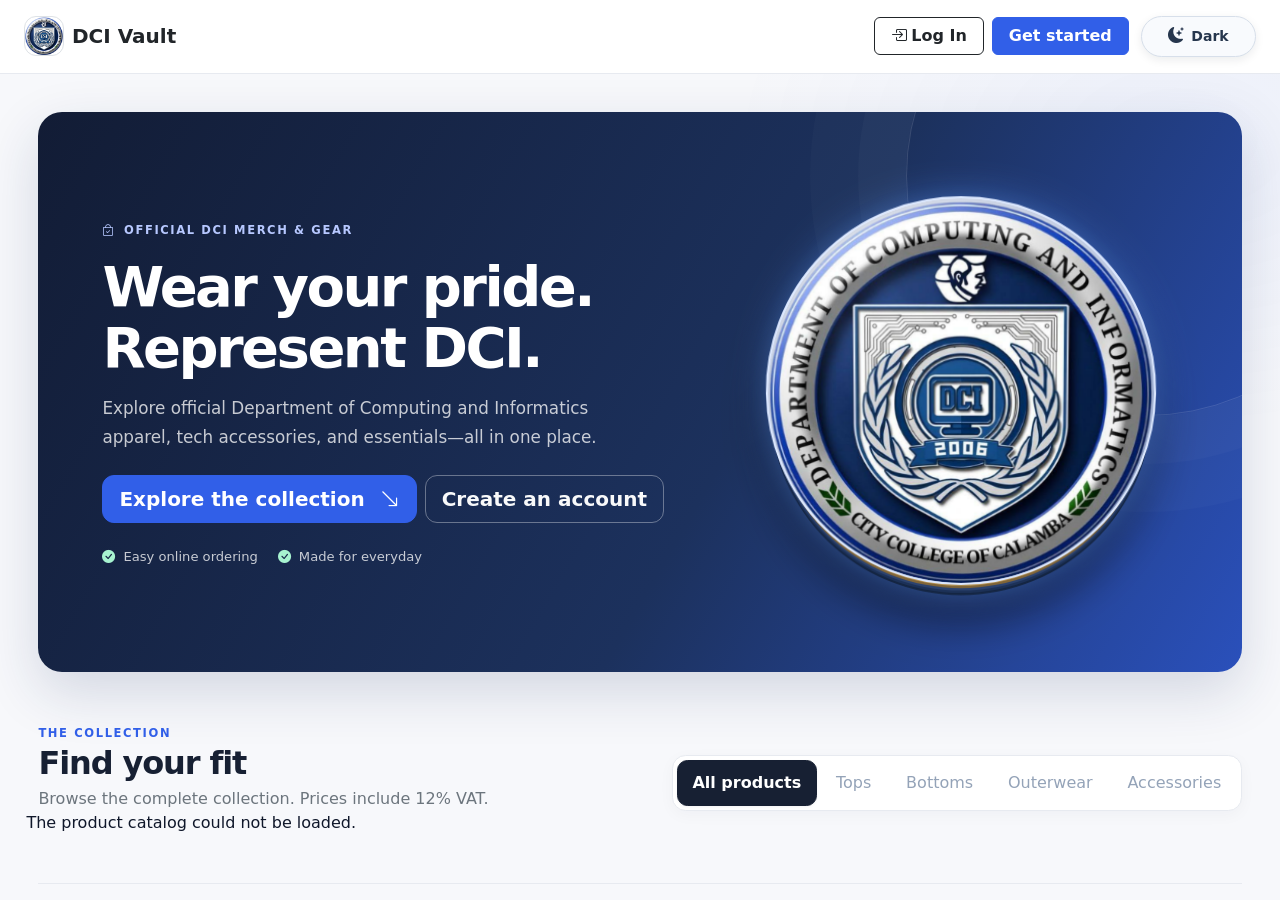
==== commit e7c29262: "Finalizing the project" ====
--- a/index.html
+++ b/index.html
@@ -12,14 +12,14 @@
 
     <!-- Custom Stylesheet -->
     <link rel="stylesheet" href="style/style.css?v=dark-all-14">
-    <script>
-        (function () {
-            try {
-                var saved = localStorage.getItem('dci-vault-theme');
-                var preferred = window.matchMedia('(prefers-color-scheme: dark)').matches ? 'dark' : 'light';
-                document.documentElement.dataset.theme = saved === 'dark' || saved === 'light' ? saved : preferred;
-            } catch (error) {}
-        })();
+    <script>
+        (function () {
+            try {
+                var saved = localStorage.getItem('dci-vault-theme');
+                var preferred = window.matchMedia('(prefers-color-scheme: dark)').matches ? 'dark' : 'light';
+                document.documentElement.dataset.theme = saved === 'dark' || saved === 'light' ? saved : preferred;
+            } catch (error) {}
+        })();
     </script>
 </head>
 
@@ -94,7 +94,7 @@
                         <div>
                             <span class="landing-section-kicker">THE COLLECTION</span>
                             <h2 id="catalogHeading" class="h2 fw-bold text-dark mb-1">Find your fit</h2>
-                            <p class="text-secondary mb-0">Browse the complete collection. Prices include 12% VAT.</p>
+                            <p class="text-secondary mb-0">Browse the complete collection. Prices include 12% VAT.</p>
                         </div>
 
                         <ul class="nav nav-pills flex-nowrap gap-1 p-1 bg-white landing-category-filter"
@@ -105,7 +105,7 @@
                             </li>
                             <li class="nav-item" role="presentation">
                                 <button class="nav-link" type="button" data-bs-toggle="pill"
-                                    data-category="tshirt">T-shirts</button>
+                                    data-category="tshirt">Tops</button>
                             </li>
                             <li class="nav-item" role="presentation">
                                 <button class="nav-link" type="button" data-bs-toggle="pill"
--- a/style/style.css
+++ b/style/style.css
@@ -784,6 +784,10 @@
     margin-left: auto;
 }
 
+.customer-page .main-header > .theme-toggle {
+    flex: 0 0 auto;
+}
+
 .customer-page .main-header > div:last-child {
     flex: 0 0 auto;
 }
@@ -1183,6 +1187,11 @@
         margin-left: auto;
     }
 
+    .customer-page .main-header > .theme-toggle {
+        order: 2;
+        margin-left: 0;
+    }
+
     .customer-page .main-header > .customer-nav {
         order: 3;
         width: 100%;
@@ -1494,6 +1503,18 @@
 .admin-page .admin-main .nav-pills .nav-link.active {
     color: #fff !important;
     background: var(--admin-blue) !important;
+}
+
+.admin-products-page .admin-main .admin-product-category-filter {
+    align-self: flex-start;
+    flex-wrap: wrap;
+    gap: 0.35rem !important;
+    padding: 0.35rem;
+    overflow: visible;
+}
+
+.admin-products-page .admin-main .admin-product-category-filter .nav-link {
+    padding: 0.5rem 0.85rem;
 }
 
 .admin-order-controls {
@@ -2695,8 +2716,77 @@
     scroll-margin: 5rem;
 }
 
-.product-size-stock-list { display: flex; flex-wrap: wrap; gap: 0.25rem 0.5rem; }
-.product-size-stock-list [data-size-stock] { border-radius: 0.25rem; }
+.product-size-stock-list {
+    display: flex;
+    flex-wrap: wrap;
+    gap: 0.3rem;
+    min-width: 9rem;
+}
+
+.product-stock-badge {
+    display: inline-flex;
+    align-items: center;
+    gap: 0.35rem;
+    padding: 0.22rem 0.45rem;
+    border: 1px solid #D7E0EB;
+    border-radius: 0.4rem;
+    background: #F8FAFC;
+    color: #334155;
+    font-size: 0.72rem;
+    line-height: 1.25;
+    white-space: nowrap;
+}
+
+.product-stock-badge strong {
+    color: #172033;
+    font-weight: 700;
+}
+
+.product-stock-badge.is-available {
+    border-color: #BBF7D0;
+    background: #F0FDF4;
+    color: #166534;
+}
+
+.product-stock-badge.is-empty {
+    border-color: #FECACA;
+    background: #FEF2F2;
+    color: #991B1B;
+}
+
+.product-stock-empty {
+    color: var(--admin-muted, #68758A);
+    font-size: 0.78rem;
+}
+
+.product-stock-total {
+    margin-top: 0.35rem;
+    color: var(--admin-ink, #172033);
+    font-size: 0.75rem;
+    font-weight: 700;
+}
+
+:root[data-theme="dark"] .product-stock-badge {
+    border-color: #40516B;
+    background: #172338;
+    color: #CBD5E1 !important;
+}
+
+:root[data-theme="dark"] .product-stock-badge strong {
+    color: #E2E8F0 !important;
+}
+
+:root[data-theme="dark"] .product-stock-badge.is-available {
+    border-color: #166534;
+    background: #132B24;
+    color: #BBF7D0 !important;
+}
+
+:root[data-theme="dark"] .product-stock-badge.is-empty {
+    border-color: #7F1D1D;
+    background: #351C26;
+    color: #FECACA !important;
+}
 
 :root[data-theme="dark"] .notification-highlight {
     outline-color: #3B82F6 !important;
@@ -2733,19 +2823,23 @@
 }
 
 .admin-login-main::before {
-    top: 68px;
-    left: 0;
-    background: linear-gradient(145deg, rgba(13, 75, 190, 0.68), rgba(11, 55, 142, 0.08) 72%);
-    clip-path: polygon(0 0, 100% 0, 73% 10%, 0 74%);
+    top: -11rem;
+    right: -9rem;
+    width: 30rem;
+    height: 30rem;
+    border: 1px solid rgba(255, 255, 255, 0.13);
+    border-radius: 50%;
+    box-shadow: 0 0 0 3rem rgba(255, 255, 255, 0.025), 0 0 0 6rem rgba(255, 255, 255, 0.02);
 }
 
 .admin-login-main::after {
-    right: 0;
-    bottom: 0;
-    width: min(68vw, 900px);
-    height: min(55vh, 460px);
-    background: linear-gradient(320deg, rgba(15, 80, 212, 0.9), rgba(9, 47, 127, 0.34) 56%, transparent 57%);
-    clip-path: polygon(100% 0, 100% 100%, 0 100%, 37% 78%, 69% 29%);
+    bottom: -12rem;
+    left: -12rem;
+    width: 24rem;
+    height: 24rem;
+    border: 1px solid rgba(255, 255, 255, 0.08);
+    border-radius: 50%;
+    box-shadow: 0 0 0 3rem rgba(255, 255, 255, 0.018), 0 0 0 6rem rgba(255, 255, 255, 0.014);
 }
 
 .admin-login-header {
@@ -3099,3 +3193,128 @@
     background: #334155 !important;
     border-color: #64748B !important;
 }
+
+body.admin-login-page {
+    --admin-login-page-color: #F1F5F9;
+    --admin-login-surface-color: #FFFFFF;
+    --admin-login-field-color: #F8FAFC;
+    --admin-login-text-color: #0F172A;
+    --admin-login-muted-color: #64748B;
+    --admin-login-border-color: #DCE4EF;
+    background: linear-gradient(120deg, #121c35 0%, #1c315d 58%, #315fe8 120%) !important;
+    color: var(--admin-login-text-color) !important;
+}
+
+:root[data-theme="dark"] body.admin-login-page {
+    --admin-login-page-color: #0B1220;
+    --admin-login-surface-color: #111B2D;
+    --admin-login-field-color: #0F192A;
+    --admin-login-text-color: #E2E8F0;
+    --admin-login-muted-color: #A3B1C6;
+    --admin-login-border-color: #2B3A52;
+}
+
+body.admin-login-page .admin-login-main::before,
+body.admin-login-page .admin-login-main::after {
+    display: block;
+}
+
+body.admin-login-page .admin-login-header {
+    min-height: 68px;
+    border-bottom: 1px solid var(--admin-login-border-color);
+    background: var(--admin-login-surface-color) !important;
+    color: var(--admin-login-text-color) !important;
+    box-shadow: var(--shadow-sm);
+    backdrop-filter: none;
+}
+
+body.admin-login-page .admin-login-brand {
+    color: var(--admin-login-text-color) !important;
+}
+
+body.admin-login-page .admin-login-brand img {
+    border-color: var(--admin-login-border-color);
+}
+
+body.admin-login-page .admin-login-brand strong,
+body.admin-login-page .admin-login-wordmark span {
+    color: var(--contrast-primary) !important;
+}
+
+body.admin-login-page .admin-login-main {
+    padding-block: clamp(1.5rem, 5vh, 3.5rem);
+    background: transparent !important;
+    color: var(--admin-login-text-color) !important;
+}
+
+body.admin-login-page .admin-login-card {
+    border-color: var(--admin-login-border-color);
+    background: var(--admin-login-surface-color) !important;
+    box-shadow: var(--shadow-md);
+    color: var(--admin-login-text-color) !important;
+}
+
+body.admin-login-page .admin-login-emblem::before {
+    border-color: var(--contrast-primary);
+    box-shadow: 0 0 18px rgba(37, 99, 235, 0.22);
+}
+
+body.admin-login-page .admin-login-emblem img {
+    filter: none;
+}
+
+body.admin-login-page .admin-login-wordmark,
+body.admin-login-page .admin-login-card h1 {
+    color: var(--admin-login-text-color) !important;
+}
+
+body.admin-login-page .admin-login-intro,
+body.admin-login-page .admin-login-security {
+    color: var(--admin-login-muted-color) !important;
+}
+
+body.admin-login-page .admin-login-field label {
+    color: var(--admin-login-text-color) !important;
+}
+
+body.admin-login-page .admin-login-field label i,
+body.admin-login-page .admin-login-security i {
+    color: var(--contrast-primary) !important;
+}
+
+body.admin-login-page .admin-login-input-wrap {
+    border-color: var(--admin-login-border-color);
+    background: var(--admin-login-field-color) !important;
+}
+
+body.admin-login-page .admin-login-input-wrap input {
+    color: var(--admin-login-text-color) !important;
+}
+
+body.admin-login-page .admin-login-input-wrap input::placeholder {
+    color: var(--admin-login-muted-color) !important;
+}
+
+body.admin-login-page .admin-login-password-toggle {
+    color: var(--admin-login-muted-color) !important;
+}
+
+body.admin-login-page .admin-login-password-toggle:hover {
+    color: var(--contrast-primary) !important;
+}
+
+body.admin-login-page .admin-login-error {
+    border-color: #FECACA;
+    background: #FEF2F2 !important;
+    color: #991B1B !important;
+}
+
+:root[data-theme="dark"] body.admin-login-page .admin-login-error {
+    border-color: #7F1D1D;
+    background: #3B1C26 !important;
+    color: #FECACA !important;
+}
+
+body.admin-login-page :is(a, button, input):focus-visible {
+    outline-color: rgba(37, 99, 235, 0.55);
+}
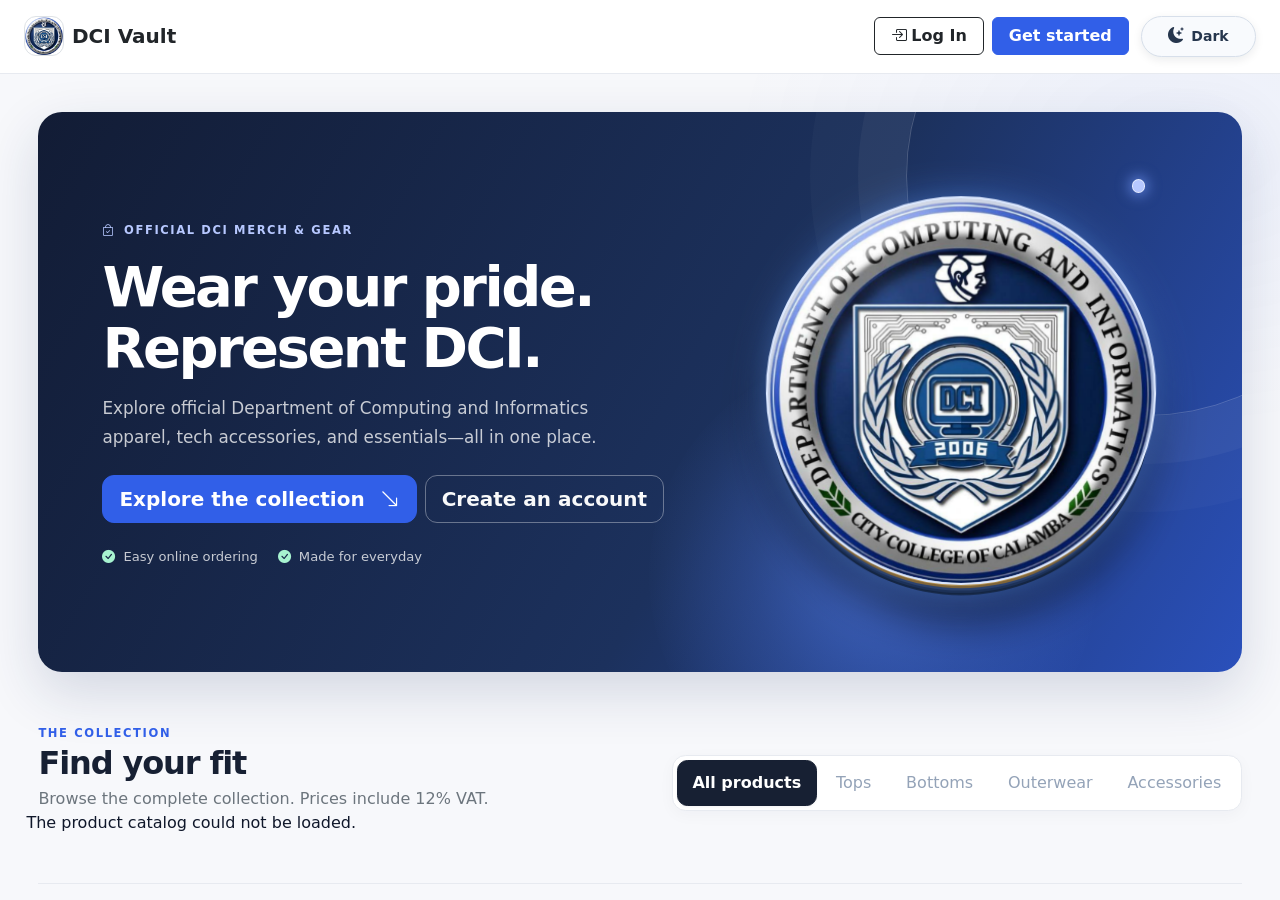
==== commit e446cded: "Updated the index.html banner" ====
--- a/index.html
+++ b/index.html
@@ -11,7 +11,7 @@
     <link rel="stylesheet" href="https://cdn.jsdelivr.net/npm/bootstrap-icons@1.11.3/font/bootstrap-icons.min.css">
 
     <!-- Custom Stylesheet -->
-    <link rel="stylesheet" href="style/style.css?v=dark-all-14">
+    <link rel="stylesheet" href="style/style.css?v=landing-motion-18">
     <script>
         (function () {
             try {
@@ -49,6 +49,7 @@
         <main class="main-control flex-grow-1 d-flex flex-column overflow-y-auto p-4">
             <div class="landing-content mx-auto w-100">
                 <section class="landing-hero mb-5">
+                    <span class="landing-hero-orb" aria-hidden="true"></span>
                     <div class="row align-items-center g-4 position-relative">
                         <div class="col-lg-7">
                             <span class="landing-eyebrow"><i class="bi bi-bag-check me-2"></i>OFFICIAL DCI MERCH &
--- a/style/style.css
+++ b/style/style.css
@@ -390,10 +390,56 @@
     width: 30rem;
     height: 30rem;
     content: "";
-    border: 1px solid rgba(255, 255, 255, 0.13);
+    border: 1px solid rgba(255, 255, 255, 0.2);
     border-radius: 50%;
-    box-shadow: 0 0 0 3rem rgba(255, 255, 255, 0.025), 0 0 0 6rem rgba(255, 255, 255, 0.02);
+    box-shadow: 0 0 0 3rem rgba(255, 255, 255, 0.04), 0 0 0 6rem rgba(255, 255, 255, 0.025);
     pointer-events: none;
+    z-index: 0;
+    animation: landing-hero-orbit 18s ease-in-out infinite;
+}
+
+.landing-hero::after {
+    position: absolute;
+    right: 12%;
+    bottom: -8rem;
+    width: 28rem;
+    height: 28rem;
+    content: "";
+    border-radius: 50%;
+    background: radial-gradient(circle, rgba(91, 137, 255, 0.48), rgba(91, 137, 255, 0.2) 38%, transparent 72%);
+    pointer-events: none;
+    z-index: 0;
+    animation: landing-hero-glow 9s ease-in-out infinite alternate;
+}
+
+.landing-hero-orb {
+    position: absolute;
+    top: 12%;
+    right: 8%;
+    z-index: 0;
+    width: 0.85rem;
+    height: 0.85rem;
+    border: 1px solid rgba(255, 255, 255, 0.65);
+    border-radius: 50%;
+    background: #b7c8ff;
+    box-shadow: 0 0 0.8rem 0.2rem rgba(120, 157, 255, 0.62);
+    pointer-events: none;
+    animation: landing-hero-orb-drift 7s ease-in-out infinite;
+}
+
+@keyframes landing-hero-orbit {
+    0%, 100% { transform: translate3d(0, 0, 0) scale(1); }
+    50% { transform: translate3d(-2.5rem, 1.75rem, 0) scale(1.08); }
+}
+
+@keyframes landing-hero-glow {
+    from { transform: translate3d(-4rem, -1.5rem, 0) scale(0.9); opacity: 0.65; }
+    to { transform: translate3d(4rem, 1.5rem, 0) scale(1.08); opacity: 1; }
+}
+
+@keyframes landing-hero-orb-drift {
+    0%, 100% { transform: translate3d(0, 0, 0); opacity: 0.72; }
+    50% { transform: translate3d(-1.25rem, 1rem, 0); opacity: 1; }
 }
 
 .landing-eyebrow,
